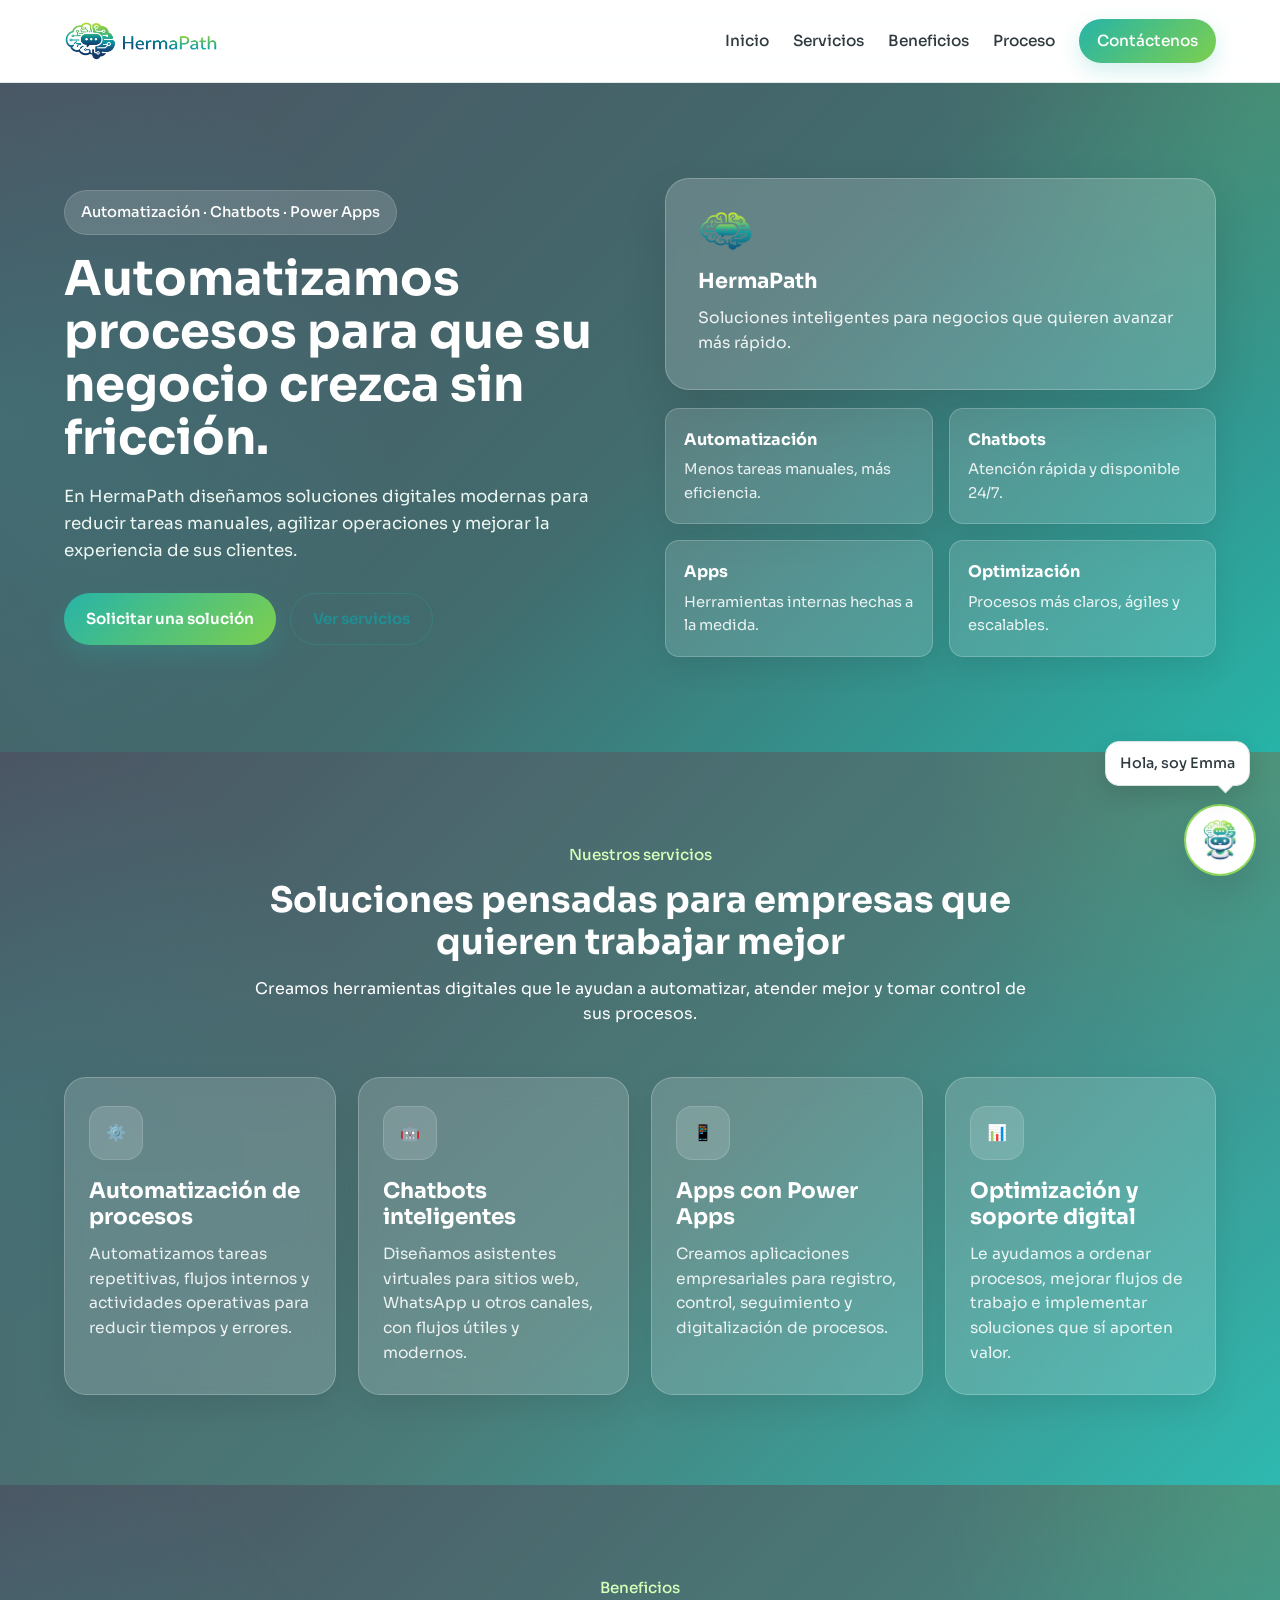
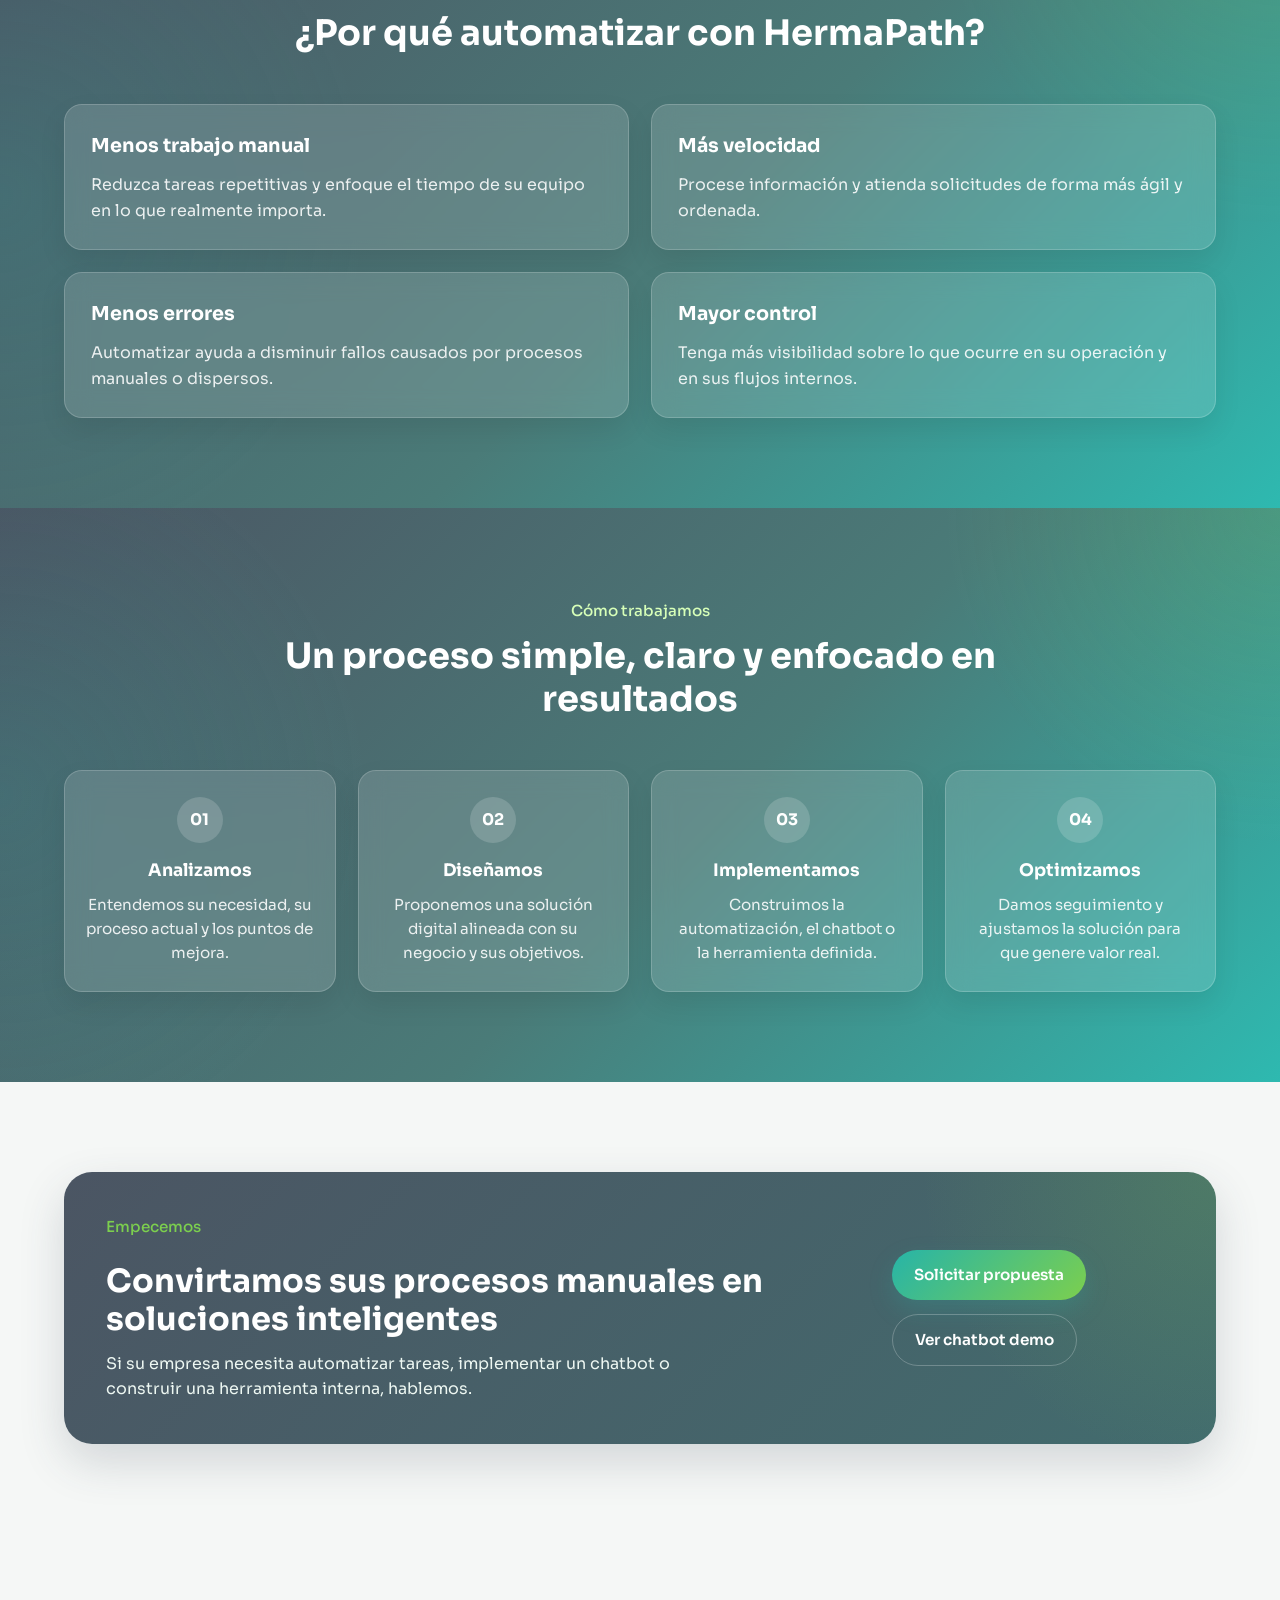
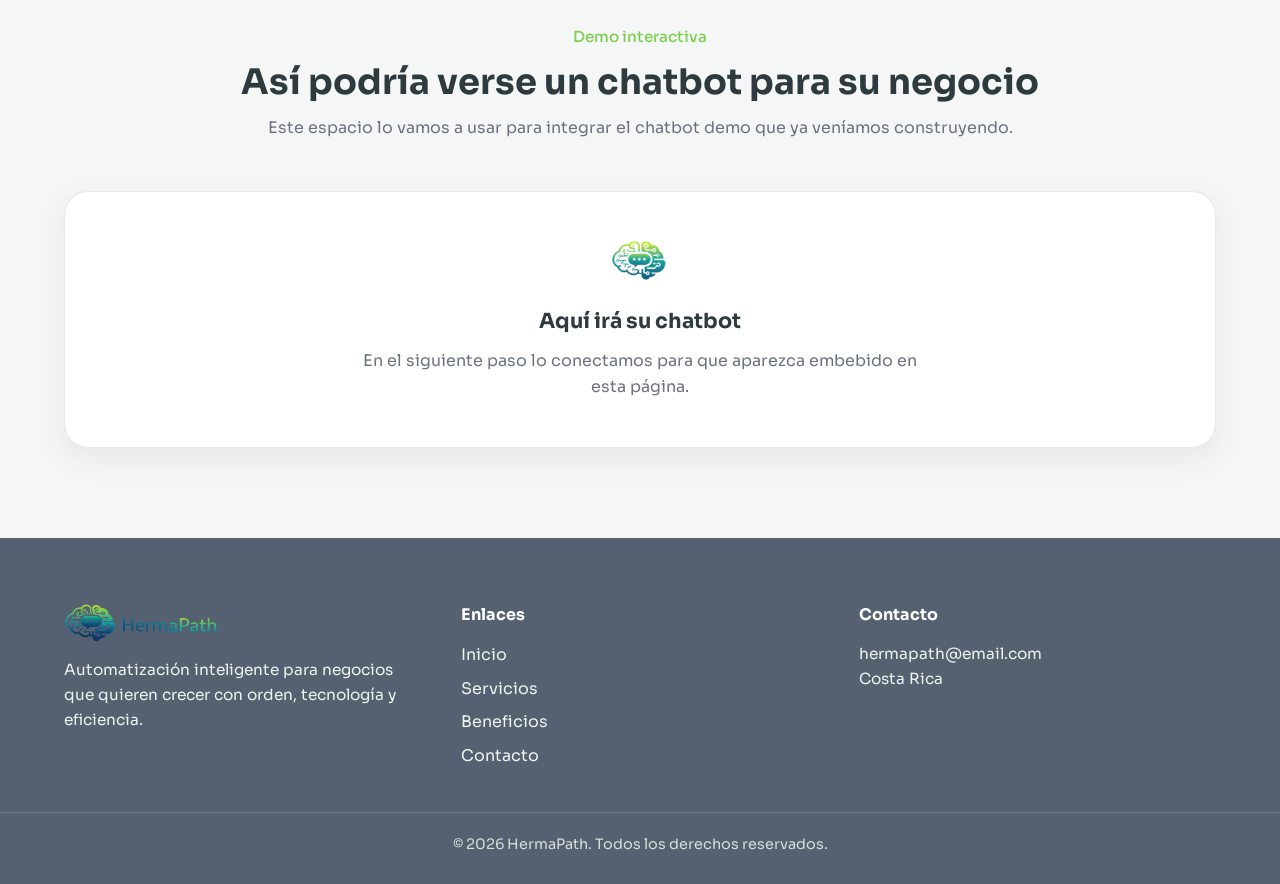
==== index.html @ 7dcf9634 "Primera versión HermaPath" ====
<!DOCTYPE html>
<html lang="es">
<head>
  <meta charset="UTF-8" />
  <meta name="viewport" content="width=device-width, initial-scale=1.0" />
  <title>HermaPath | Automatización inteligente</title>
  <link rel="icon" href="assets/img/logo/hermapath-icon.png" type="image/png">
  <link rel="shortcut icon" href="assets/img/logo/hermapath-icon.png" type="image/png">
  <meta
    name="description"
    content="HermaPath ayuda a empresas a automatizar procesos, implementar chatbots y desarrollar soluciones digitales modernas."
  />

  <link rel="preconnect" href="https://fonts.googleapis.com" />
  <link rel="preconnect" href="https://fonts.gstatic.com" crossorigin />
  <link
    href="https://fonts.googleapis.com/css2?family=Sora:wght@300;400;500;600;700&display=swap"
    rel="stylesheet"
  />

  <link rel="stylesheet" href="css/style.css" />
  <link rel="stylesheet" href="css/responsive.css" />
  <link rel="stylesheet" href="css/chatbot.css" />
</head>
<body>
  <!-- NAVBAR -->
  <header class="header">
    <div class="container navbar">
      <a href="index.html" class="logo">
        <img src="assets/img/logo/hermapath-logo.png" alt="Logo HermaPath" />
      </a>

      <nav class="nav">
        <a href="#inicio">Inicio</a>
        <a href="servicios.html">Servicios</a>
        <a href="#beneficios">Beneficios</a>
        <a href="#proceso">Proceso</a>
        <a href="contacto.html" class="btn-nav">Contáctenos</a>
      </nav>
    </div>
  </header>

  <main>
    <!-- HERO -->
    <section class="hero" id="inicio">
      <div class="container hero-content">
        <div class="hero-text">
          <span class="tag">Automatización · Chatbots · Power Apps</span>
          <h1>Automatizamos procesos para que su negocio crezca sin fricción.</h1>
          <p>
            En HermaPath diseñamos soluciones digitales modernas para reducir
            tareas manuales, agilizar operaciones y mejorar la experiencia de sus clientes.
          </p>

          <div class="hero-buttons">
            <a href="contacto.html" class="btn btn-primary">Solicitar una solución</a>
            <a href="#servicios" class="btn btn-secondary">Ver servicios</a>
          </div>
        </div>

        <div class="hero-card">
          <div class="mini-card">
            <img src="assets/img/logo/hermapath-icon.png" alt="Ícono HermaPath" class="hero-icon" />
            <h3>HermaPath</h3>
            <p>Soluciones inteligentes para negocios que quieren avanzar más rápido.</p>
          </div>

          <div class="stats-grid">
            <div class="stat-box">
              <h4>Automatización</h4>
              <p>Menos tareas manuales, más eficiencia.</p>
            </div>
            <div class="stat-box">
              <h4>Chatbots</h4>
              <p>Atención rápida y disponible 24/7.</p>
            </div>
            <div class="stat-box">
              <h4>Apps</h4>
              <p>Herramientas internas hechas a la medida.</p>
            </div>
            <div class="stat-box">
              <h4>Optimización</h4>
              <p>Procesos más claros, ágiles y escalables.</p>
            </div>
          </div>
        </div>
      </div>
    </section>

    <!-- SERVICIOS -->
    <section class="services section" id="servicios">
      <div class="container">
        <div class="section-heading">
          <span class="section-tag">Nuestros servicios</span>
          <h2>Soluciones pensadas para empresas que quieren trabajar mejor</h2>
          <p>
            Creamos herramientas digitales que le ayudan a automatizar,
            atender mejor y tomar control de sus procesos.
          </p>
        </div>

        <div class="services-grid">
          <article class="service-card">
            <div class="service-icon">⚙️</div>
            <h3>Automatización de procesos</h3>
            <p>
              Automatizamos tareas repetitivas, flujos internos y actividades
              operativas para reducir tiempos y errores.
            </p>
          </article>

          <article class="service-card">
            <div class="service-icon">🤖</div>
            <h3>Chatbots inteligentes</h3>
            <p>
              Diseñamos asistentes virtuales para sitios web, WhatsApp u otros
              canales, con flujos útiles y modernos.
            </p>
          </article>

          <article class="service-card">
            <div class="service-icon">📱</div>
            <h3>Apps con Power Apps</h3>
            <p>
              Creamos aplicaciones empresariales para registro, control,
              seguimiento y digitalización de procesos.
            </p>
          </article>

          <article class="service-card">
            <div class="service-icon">📊</div>
            <h3>Optimización y soporte digital</h3>
            <p>
              Le ayudamos a ordenar procesos, mejorar flujos de trabajo e
              implementar soluciones que sí aporten valor.
            </p>
          </article>
        </div>
      </div>
    </section>

    <!-- BENEFICIOS -->
    <section class="benefits section" id="beneficios">
      <div class="container">
        <div class="section-heading">
          <span class="section-tag">Beneficios</span>
          <h2>¿Por qué automatizar con HermaPath?</h2>
        </div>

        <div class="benefits-grid">
          <div class="benefit-item">
            <h3>Menos trabajo manual</h3>
            <p>Reduzca tareas repetitivas y enfoque el tiempo de su equipo en lo que realmente importa.</p>
          </div>

          <div class="benefit-item">
            <h3>Más velocidad</h3>
            <p>Procese información y atienda solicitudes de forma más ágil y ordenada.</p>
          </div>

          <div class="benefit-item">
            <h3>Menos errores</h3>
            <p>Automatizar ayuda a disminuir fallos causados por procesos manuales o dispersos.</p>
          </div>

          <div class="benefit-item">
            <h3>Mayor control</h3>
            <p>Tenga más visibilidad sobre lo que ocurre en su operación y en sus flujos internos.</p>
          </div>
        </div>
      </div>
    </section>

    <!-- PROCESO -->
    <section class="process section" id="proceso">
      <div class="container">
        <div class="section-heading">
          <span class="section-tag">Cómo trabajamos</span>
          <h2>Un proceso simple, claro y enfocado en resultados</h2>
        </div>

        <div class="process-grid">
          <div class="process-step">
            <span>01</span>
            <h3>Analizamos</h3>
            <p>Entendemos su necesidad, su proceso actual y los puntos de mejora.</p>
          </div>

          <div class="process-step">
            <span>02</span>
            <h3>Diseñamos</h3>
            <p>Proponemos una solución digital alineada con su negocio y sus objetivos.</p>
          </div>

          <div class="process-step">
            <span>03</span>
            <h3>Implementamos</h3>
            <p>Construimos la automatización, el chatbot o la herramienta definida.</p>
          </div>

          <div class="process-step">
            <span>04</span>
            <h3>Optimizamos</h3>
            <p>Damos seguimiento y ajustamos la solución para que genere valor real.</p>
          </div>
        </div>
      </div>
    </section>

    <!-- CTA -->
    <section class="cta section">
      <div class="container cta-box">
        <div>
          <span class="section-tag">Empecemos</span>
          <h2>Convirtamos sus procesos manuales en soluciones inteligentes</h2>
          <p>
            Si su empresa necesita automatizar tareas, implementar un chatbot o
            construir una herramienta interna, hablemos.
          </p>
        </div>

        <div class="cta-buttons">
          <a href="contacto.html" class="btn btn-primary">Solicitar propuesta</a>
          <a href="#chatbot-demo" class="btn btn-secondary">Ver chatbot demo</a>
        </div>
      </div>
    </section>

    <!-- CHATBOT DEMO -->
    <section class="chatbot-preview section" id="chatbot-demo">
      <div class="container">
        <div class="section-heading">
          <span class="section-tag">Demo interactiva</span>
          <h2>Así podría verse un chatbot para su negocio</h2>
          <p>
            Este espacio lo vamos a usar para integrar el chatbot demo que ya
            veníamos construyendo.
          </p>
        </div>

        <div class="chatbot-placeholder">
          <img src="assets/img/logo/hermapath-icon.png" alt="HermaPath Icon" />
          <h3>Aquí irá su chatbot</h3>
          <p>
            En el siguiente paso lo conectamos para que aparezca embebido en esta página.
          </p>
        </div>
      </div>
    </section>
  </main>

  <!-- FOOTER -->
  <footer class="footer">
    <div class="container footer-content">
      <div class="footer-brand">
        <img src="assets/img/logo/hermapath-logo.png" alt="Logo HermaPath" />
        <p>Automatización inteligente para negocios que quieren crecer con orden, tecnología y eficiencia.</p>
      </div>

      <div class="footer-links">
        <h4>Enlaces</h4>
        <a href="#inicio">Inicio</a>
        <a href="servicios.html">Servicios</a>
        <a href="#beneficios">Beneficios</a>
        <a href="contacto.html">Contacto</a>
      </div>

      <div class="footer-contact">
        <h4>Contacto</h4>
        <p>hermapath@email.com</p>
        <p>Costa Rica</p>
      </div>
    </div>

    <div class="footer-bottom">
      <p>© 2026 HermaPath. Todos los derechos reservados.</p>
    </div>
  </footer>

<!-- CHATBOT FLOATING BUTTON -->
<div class="chatbot-floating">
  <button class="chatbot-toggle" id="chatbot-toggle">
    <img src="assets/img/icons/chatbot-icon.png" alt="Chatbot HermaPath" />
  </button>

  <div class="emma-tooltip" id="emma-tooltip">
    Hola, soy Emma 
  </div>

  <div class="chatbot-window" id="chatbot-window">
    <div class="chatbot-header">
      <div class="chatbot-header-info">
        <img src="assets/img/icons/chatbot-icon.png" alt="Chatbot HermaPath" />
        <div>
          <h3>Emma</h3>
          <p>Asistente virtual</p>
        </div>
      </div>
      <button class="chatbot-close" id="chatbot-close">×</button>
    </div>

    <div class="chatbot-body">
      <div class="chat-box" id="chat-box">
        <div class="message bot">
          Hola, bienvenida/o. Soy Emma, la asistente virtual de HermaPath. ¿En qué le puedo ayudar hoy?
        </div>

        <div class="options" id="main-options">
          <button onclick="handleOption('automatizar')">Quiero automatizar un proceso</button>
          <button onclick="handleOption('chatbot')">Quiero un chatbot</button>
          <button onclick="handleOption('powerapps')">Quiero una app en Power Apps</button>
          <button onclick="handleOption('cotizar')">Quiero cotizar</button>
        </div>
      </div>

      <div class="chat-input-area">
        <input
          type="text"
          id="user-input"
          placeholder="Escriba su respuesta aquí"
          disabled
        />
        <button onclick="sendMessage()">Enviar</button>
      </div>
    </div>
  </div>
</div>

<script src="js/chatbot.js"></script>
<script src="js/main.js"></script>

</body>
</html>
---- css/style.css ----
/* =========================
   RESET
========================= */
* {
  margin: 0;
  padding: 0;
  box-sizing: border-box;
}

html {
  scroll-behavior: smooth;
}

body {
  font-family: 'Sora', sans-serif;
  background: #f5f7f6;
  color: #2f3a3f;
  line-height: 1.6;
}

/* =========================
   VARIABLES
========================= */
:root {
  --primary-dark: #4b5563;
  --primary-green: #7ccf4e;
  --primary-green-soft: #9adf61;
  --primary-teal: #27b4a8;
  --primary-teal-dark: #1f8f94;
  --accent-soft: #dff4df;

  --text-main: #2f3a3f;
  --text-secondary: #6b7280;
  --text-light: #f9fafb;

  --white: #ffffff;
  --bg-light: #f5f7f6;
  --bg-soft: #eef3f0;
  --border-soft: #dbe5df;

  --shadow-soft: 0 10px 30px rgba(55, 65, 81, 0.08);
  --shadow-card: 0 8px 24px rgba(55, 65, 81, 0.07);

  --radius-lg: 20px;
  --radius-md: 14px;
  --radius-sm: 10px;
}

/* =========================
   GENERALES
========================= */
.container {
  width: 90%;
  max-width: 1200px;
  margin: 0 auto;
}

.section {
  padding: 90px 0;
}

.section-heading {
  text-align: center;
  max-width: 800px;
  margin: 0 auto 50px;
}

.section-heading h2 {
  font-size: 2.2rem;
  line-height: 1.2;
  margin-bottom: 12px;
  color: var(--text-main);
}

.section-heading p {
  font-size: 1rem;
  color: var(--text-secondary);
}

.section-tag {
  display: inline-block;
  margin-bottom: 12px;
  font-size: 0.95rem;
  font-weight: 500;
  color: var(--primary-green);
}

/* =========================
   NAVBAR
========================= */
.header {
  background: rgba(255, 255, 255, 0.9);
  backdrop-filter: blur(14px);
  border-bottom: 1px solid rgba(219, 229, 223, 0.8);
  position: sticky;
  top: 0;
  z-index: 1000;
}

.navbar {
  min-height: 82px;
  display: flex;
  justify-content: space-between;
  align-items: center;
  gap: 24px;
}

.logo {
  display: flex;
  align-items: center;
}

.logo img {
  height: 42px;
  width: auto;
  object-fit: contain;
  display: block;
}

.nav {
  display: flex;
  align-items: center;
  gap: 24px;
}

.nav a {
  text-decoration: none;
  color: var(--text-main);
  font-weight: 500;
  font-size: 0.96rem;
  transition: 0.25s ease;
}

.nav a:hover {
  color: var(--primary-teal-dark);
}

.btn-nav {
  background: linear-gradient(135deg, var(--primary-teal), var(--primary-green));
  color: var(--white) !important;
  padding: 10px 18px;
  border-radius: 999px;
  box-shadow: 0 8px 20px rgba(39, 180, 168, 0.2);
}

.btn-nav:hover {
  background: linear-gradient(135deg, var(--primary-teal-dark), var(--primary-green));
  color: var(--white) !important;
}

/* =========================
   TAGS / PILLS
========================= */
.tag {
  display: inline-flex;
  align-items: center;
  gap: 8px;
  background: rgba(255, 255, 255, 0.16);
  color: var(--white);
  padding: 10px 16px;
  border-radius: 999px;
  font-size: 0.92rem;
  font-weight: 500;
  backdrop-filter: blur(12px);
  border: 1px solid rgba(255, 255, 255, 0.14);
}

/* =========================
   BOTONES
========================= */
.btn {
  display: inline-flex;
  align-items: center;
  justify-content: center;
  text-decoration: none;
  padding: 13px 22px;
  border-radius: 999px;
  font-weight: 600;
  font-size: 0.95rem;
  transition: all 0.25s ease;
  border: none;
  cursor: pointer;
}

.btn-primary {
  background: linear-gradient(135deg, var(--primary-teal), var(--primary-green));
  color: var(--white);
  box-shadow: 0 10px 24px rgba(39, 180, 168, 0.22);
}

.btn-primary:hover {
  transform: translateY(-2px);
  background: linear-gradient(135deg, var(--primary-teal-dark), var(--primary-green));
}

.btn-secondary {
  background: transparent;
  color: var(--primary-teal-dark);
  border: 1.5px solid rgba(39, 180, 168, 0.25);
}

.btn-secondary:hover {
  background: rgba(39, 180, 168, 0.08);
  transform: translateY(-2px);
}

/* =========================
   HERO INDEX
========================= */
.hero {
  padding: 95px 0;
  background:
    radial-gradient(circle at top right, rgba(124, 207, 78, 0.18), transparent 24%),
    radial-gradient(circle at left center, rgba(39, 180, 168, 0.18), transparent 30%),
    linear-gradient(135deg, #4b5563 0%, #426c6e 52%, #27b4a8 100%);
  color: var(--white);
  overflow: hidden;
  position: relative;
}

.hero-content {
  display: flex;
  align-items: center;
  gap: 50px;
}

.hero-text,
.hero-card {
  flex: 1;
}

.hero-text h1 {
  font-size: 3rem;
  line-height: 1.1;
  font-weight: 700;
  margin: 18px 0 20px;
  max-width: 620px;
}

.hero-text p {
  font-size: 1.05rem;
  color: #edf7f2;
  max-width: 620px;
  margin-bottom: 28px;
}

.hero-buttons {
  display: flex;
  flex-wrap: wrap;
  gap: 14px;
}

/* ===== Card principal del hero ===== */
.mini-card {
  background: rgba(255, 255, 255, 0.18);
  backdrop-filter: blur(14px);
  -webkit-backdrop-filter: blur(14px);
  border: 1px solid rgba(255, 255, 255, 0.22);
  box-shadow: 0 20px 45px rgba(0, 0, 0, 0.12);
  padding: 32px;
  border-radius: 24px;
  margin-bottom: 18px;
}

.hero-icon {
  width: 58px;
  height: auto;
  margin-bottom: 14px;
  display: block;
}

.mini-card h3 {
  font-size: 1.3rem;
  margin-bottom: 8px;
  color: var(--white);
}

.mini-card p {
  color: rgba(255, 255, 255, 0.9);
  font-size: 0.98rem;
}

/* ===== Cuadros pequeños del hero ===== */
.stats-grid {
  display: grid;
  grid-template-columns: repeat(2, 1fr);
  gap: 16px;
}

.stat-box {
  background: rgba(255, 255, 255, 0.14);
  color: var(--white);
  padding: 18px;
  border-radius: var(--radius-md);
  border: 1px solid rgba(255, 255, 255, 0.2);
  backdrop-filter: blur(10px);
  -webkit-backdrop-filter: blur(10px);
  box-shadow: 0 12px 28px rgba(0, 0, 0, 0.08);
}

.stat-box h4 {
  font-size: 1rem;
  margin-bottom: 6px;
}

.stat-box p {
  font-size: 0.92rem;
  color: rgba(255, 255, 255, 0.88);
}

/* =========================
   PAGE HERO
========================= */
.page-hero {
  padding: 110px 0 85px;
  background:
    radial-gradient(circle at top right, rgba(124, 207, 78, 0.16), transparent 24%),
    radial-gradient(circle at left center, rgba(39, 180, 168, 0.16), transparent 28%),
    linear-gradient(135deg, #4b5563 0%, #426c6e 55%, #27b4a8 100%);
  color: var(--white);
  text-align: center;
  position: relative;
  overflow: hidden;
}

.page-hero::after {
  content: "";
  position: absolute;
  width: 380px;
  height: 380px;
  background: rgba(124, 207, 78, 0.18);
  filter: blur(120px);
  top: -120px;
  right: -80px;
  pointer-events: none;
}

.page-hero h1 {
  font-size: 3rem;
  line-height: 1.15;
  max-width: 920px;
  margin: 18px auto;
  font-weight: 700;
}

.page-hero p {
  max-width: 780px;
  margin: 0 auto;
  font-size: 1.05rem;
  color: #edf7f2;
}

/* =========================
   SECCIONES OSCURAS CON CARDS
========================= */
.services,
.benefits,
.process {
  background:
    radial-gradient(circle at top right, rgba(124, 207, 78, 0.16), transparent 24%),
    radial-gradient(circle at left center, rgba(39, 180, 168, 0.16), transparent 28%),
    linear-gradient(135deg, #4b5563 0%, #4a7b78 55%, #2eb9b0 100%);
}

.services .section-heading h2,
.services .section-heading p,
.benefits .section-heading h2,
.benefits .section-heading p,
.process .section-heading h2,
.process .section-heading p {
  color: var(--white);
}

.services .section-tag,
.benefits .section-tag,
.process .section-tag {
  color: #d7ffb8;
}

/* =========================
   GRIDS / CARDS
========================= */
.services-grid {
  display: grid;
  grid-template-columns: repeat(4, 1fr);
  gap: 22px;
}

.service-card {
  background: rgba(255, 255, 255, 0.16);
  backdrop-filter: blur(12px);
  -webkit-backdrop-filter: blur(12px);
  border: 1px solid rgba(255, 255, 255, 0.22);
  box-shadow: 0 12px 30px rgba(0, 0, 0, 0.08);
  padding: 28px 24px;
  border-radius: 22px;
  transition: all 0.25s ease;
}

.service-card:hover {
  transform: translateY(-6px);
  background: rgba(255, 255, 255, 0.22);
  box-shadow: 0 18px 40px rgba(0, 0, 0, 0.12);
}

.service-icon {
  width: 54px;
  height: 54px;
  border-radius: 16px;
  display: flex;
  align-items: center;
  justify-content: center;
  margin-bottom: 18px;
  background: rgba(255, 255, 255, 0.14);
  border: 1px solid rgba(255, 255, 255, 0.14);
}

.service-icon img {
  width: 42px;
  height: auto;
  display: block;
}

.service-card h3 {
  font-size: 1.35rem;
  line-height: 1.2;
  margin-bottom: 12px;
  color: var(--white);
}

.service-card p {
  color: rgba(255, 255, 255, 0.88);
  font-size: 0.97rem;
}

.benefits-grid {
  display: grid;
  grid-template-columns: repeat(2, 1fr);
  gap: 22px;
}

.benefit-item {
  background: rgba(255, 255, 255, 0.14);
  backdrop-filter: blur(12px);
  -webkit-backdrop-filter: blur(12px);
  padding: 26px;
  border-radius: 18px;
  border: 1px solid rgba(255, 255, 255, 0.18);
  box-shadow: 0 12px 28px rgba(0, 0, 0, 0.08);
}

.benefit-item h3 {
  margin-bottom: 10px;
  font-size: 1.2rem;
  color: var(--white);
}

.benefit-item p {
  color: rgba(255, 255, 255, 0.88);
}

.process-grid {
  display: grid;
  grid-template-columns: repeat(4, 1fr);
  gap: 22px;
}

.process-step {
  background: rgba(255, 255, 255, 0.14);
  backdrop-filter: blur(12px);
  -webkit-backdrop-filter: blur(12px);
  padding: 26px 20px;
  border-radius: 18px;
  text-align: center;
  border: 1px solid rgba(255, 255, 255, 0.18);
  box-shadow: 0 12px 28px rgba(0, 0, 0, 0.08);
}

.process-step span {
  display: inline-flex;
  width: 46px;
  height: 46px;
  align-items: center;
  justify-content: center;
  border-radius: 999px;
  background: rgba(255, 255, 255, 0.16);
  color: var(--white);
  font-weight: 700;
  margin-bottom: 14px;
}

.process-step h3 {
  font-size: 1.08rem;
  margin-bottom: 8px;
  color: var(--white);
}

.process-step p {
  color: rgba(255, 255, 255, 0.88);
  font-size: 0.95rem;
}

.alt-section {
  background: var(--bg-soft);
}

/* =========================
   CTA
========================= */
.cta-box {
  background:
    radial-gradient(circle at top right, rgba(124, 207, 78, 0.18), transparent 25%),
    linear-gradient(135deg, #4b5563 0%, #426c6e 100%);
  color: var(--white);
  padding: 42px;
  border-radius: 28px;
  display: flex;
  justify-content: space-between;
  align-items: center;
  gap: 28px;
  box-shadow: 0 18px 45px rgba(55, 65, 81, 0.18);
}

.cta-box h2 {
  font-size: 2rem;
  line-height: 1.2;
  margin: 10px 0 12px;
}

.cta-box p {
  color: #edf7f2;
  max-width: 620px;
}

.cta-buttons {
  display: flex;
  flex-wrap: wrap;
  gap: 14px;
}

.cta-box .btn-secondary {
  color: var(--white);
  border-color: rgba(255, 255, 255, 0.24);
}

.cta-box .btn-secondary:hover {
  background: rgba(255, 255, 255, 0.08);
}

/* =========================
   CHATBOT PREVIEW
========================= */
.chatbot-placeholder {
  text-align: center;
  background: var(--white);
  padding: 48px 28px;
  border-radius: 24px;
  box-shadow: var(--shadow-soft);
  border: 1px solid rgba(219, 229, 223, 0.8);
}

.chatbot-placeholder img {
  width: 60px;
  margin-bottom: 16px;
}

.chatbot-placeholder h3 {
  margin-bottom: 10px;
  font-size: 1.3rem;
}

.chatbot-placeholder p {
  color: var(--text-secondary);
  max-width: 580px;
  margin: 0 auto;
}

/* =========================
   FOOTER
========================= */
.footer {
  background: #556170;
  color: var(--white);
  padding: 64px 0 28px;
}

.footer-content {
  display: flex;
  justify-content: space-between;
  gap: 40px;
  align-items: flex-start;
}

.footer-brand,
.footer-links,
.footer-contact {
  flex: 1;
}

.footer-brand img {
  height: 42px;
  width: auto;
  margin-bottom: 14px;
  display: block;
}

.footer-brand p,
.footer-contact p {
  color: #eef3f0;
  font-size: 0.96rem;
}

.footer-links h4,
.footer-contact h4 {
  margin-bottom: 14px;
  font-size: 1rem;
  color: var(--white);
}

.footer a {
  display: block;
  color: #eef3f0;
  text-decoration: none;
  margin-bottom: 8px;
  transition: 0.25s ease;
}

.footer a:hover {
  color: var(--primary-green-soft);
}

.footer-bottom {
  text-align: center;
  margin-top: 36px;
  padding-top: 20px;
  border-top: 1px solid rgba(255, 255, 255, 0.14);
}

.footer-bottom p {
  color: #d7dfdb;
  font-size: 0.9rem;
}
---- css/responsive.css ----
@media (max-width: 1024px) {
  .hero-content {
    flex-direction: column;
    text-align: center;
  }

  .hero-text h1,
  .hero-text p {
    max-width: 100%;
  }

  .hero-buttons {
    justify-content: center;
  }

  .services-grid {
    grid-template-columns: repeat(2, 1fr);
  }

  .process-grid {
    grid-template-columns: repeat(2, 1fr);
  }

  .benefits-grid {
    grid-template-columns: 1fr;
  }

  .footer-content {
    flex-direction: column;
  }

  .cta-box {
    flex-direction: column;
    text-align: center;
  }

  .cta-buttons {
    justify-content: center;
  }
}

@media (max-width: 768px) {
  .navbar {
    flex-direction: column;
    justify-content: center;
    padding: 16px 0;
  }

  .nav {
    flex-wrap: wrap;
    justify-content: center;
    gap: 14px;
  }

  .hero,
  .page-hero,
  .section {
    padding-top: 70px;
    padding-bottom: 70px;
  }

  .hero-text h1,
  .page-hero h1 {
    font-size: 2.2rem;
  }

  .section-heading h2,
  .cta-box h2 {
    font-size: 1.8rem;
  }

  .stats-grid,
  .services-grid,
  .process-grid {
    grid-template-columns: 1fr;
  }

  .cta-box {
    padding: 30px 24px;
  }
}

@media (max-width: 480px) {
  .container {
    width: 92%;
  }

  .logo img {
    height: 36px;
  }

  .hero-text h1,
  .page-hero h1 {
    font-size: 1.9rem;
  }

  .section-heading h2,
  .cta-box h2 {
    font-size: 1.6rem;
  }

  .btn,
  .btn-nav {
    width: 100%;
  }

  .hero-buttons,
  .cta-buttons {
    flex-direction: column;
  }

  .tag {
    font-size: 0.84rem;
    padding: 8px 14px;
  }

  .service-card,
  .benefit-item,
  .process-step,
  .mini-card,
  .chatbot-placeholder {
    padding: 22px 18px;
  }
}


@media (max-width: 480px) {
  .chatbot-floating {
    right: 16px;
    bottom: 16px;
  }

  .chatbot-window {
    width: calc(100vw - 24px);
    height: 72vh;
    right: 0;
    bottom: 84px;
  }

  .chatbot-toggle {
    width: 64px;
    height: 64px;
  }

  .chatbot-toggle img {
    width: 38px;
    height: 38px;
  }

  .chatbot-header-info img {
    width: 38px;
    height: 38px;
  }
}
---- css/chatbot.css ----
.chatbot-floating {
  position: fixed;
  bottom: 24px;
  right: 24px;
  z-index: 2000;
}

/* BOTÓN FLOTANTE */
.chatbot-toggle {
  width: 72px;
  height: 72px;
  border: 2px solid #8fd85e;
  border-radius: 50%;
  background: #ffffff;
  box-shadow: 0 16px 35px rgba(55, 65, 81, 0.18);
  display: flex;
  align-items: center;
  justify-content: center;
  cursor: pointer;
  transition: transform 0.25s ease, box-shadow 0.25s ease;
}

.chatbot-toggle:hover {
  transform: scale(1.06);
  box-shadow: 0 18px 38px rgba(55, 65, 81, 0.22);
}

.chatbot-toggle img {
  width: 42px;
  height: 42px;
  object-fit: contain;
  display: block;
}

/* VENTANA DEL CHAT */
.chatbot-window {
  width: 380px;
  height: 580px;
  background: #f6f8f7;
  border-radius: 24px;
  box-shadow: 0 22px 55px rgba(55, 65, 81, 0.22);
  overflow: hidden;
  position: absolute;
  bottom: 90px;
  right: 0;
  display: none;
  flex-direction: column;
  border: 1px solid rgba(143, 216, 94, 0.28);
}

.chatbot-window.active {
  display: flex;
}

/* HEADER */
.chatbot-header {
  background: linear-gradient(135deg, #4b5563, #27b4a8);
  color: white;
  padding: 16px 18px;
  display: flex;
  justify-content: space-between;
  align-items: center;
}

.chatbot-header-info {
  display: flex;
  align-items: center;
  gap: 12px;
}

.chatbot-header-info img {
  width: 42px;
  height: 42px;
  object-fit: contain;
  display: block;
  background: #ffffff;
  border: 2px solid #9adf61;
  border-radius: 12px;
  padding: 5px;
  box-shadow: 0 8px 20px rgba(55, 65, 81, 0.12);
}

.chatbot-header-info h3 {
  font-size: 1.05rem;
  margin: 0;
  font-weight: 700;
}

.chatbot-header-info p {
  font-size: 0.86rem;
  margin: 0;
  color: #edf7f2;
}

.chatbot-close {
  background: transparent;
  color: white;
  border: none;
  font-size: 1.9rem;
  cursor: pointer;
  line-height: 1;
}

/* BODY */
.chatbot-body {
  display: flex;
  flex-direction: column;
  height: 100%;
  background: #f6f8f7;
}

.chat-box {
  flex: 1;
  padding: 18px;
  overflow-y: auto;
}

/* MENSAJES */
.message {
  max-width: 86%;
  margin-bottom: 12px;
  padding: 13px 15px;
  border-radius: 16px;
  line-height: 1.45;
  font-size: 15px;
}

.message.bot {
  background: #e7ece9;
  color: #2f3a3f;
  border: 1px solid #d6dfd9;
}

.message.user {
  background: linear-gradient(135deg, #27b4a8, #7ccf4e);
  color: white;
  margin-left: auto;
  text-align: right;
}

/* OPCIONES */
.options {
  display: flex;
  flex-direction: column;
  gap: 12px;
  margin-top: 10px;
}

.options button {
  background: #ffffff;
  border: 1px solid #d4ddd7;
  padding: 14px 16px;
  border-radius: 16px;
  cursor: pointer;
  transition: 0.22s ease;
  text-align: left;
  font-family: 'Sora', sans-serif;
  color: #2f3a3f;
  font-size: 0.97rem;
}

.options button:hover {
  border-color: #8fd85e;
  background: #f3fbef;
  box-shadow: 0 8px 18px rgba(124, 207, 78, 0.12);
}

/* INPUT */
.chat-input-area {
  display: flex;
  gap: 10px;
  padding: 14px;
  border-top: 1px solid #dbe5df;
  background: #ffffff;
}

.chat-input-area input {
  flex: 1;
  padding: 13px 14px;
  border: 1px solid #cfd8d3;
  border-radius: 14px;
  outline: none;
  font-family: 'Sora', sans-serif;
  font-size: 0.96rem;
  background: #f9fbfa;
  color: #2f3a3f;
}

.chat-input-area input::placeholder {
  color: #8b949e;
}

.chat-input-area button {
  padding: 13px 18px;
  background: linear-gradient(135deg, #27b4a8, #7ccf4e);
  color: white;
  border: none;
  border-radius: 14px;
  cursor: pointer;
  font-family: 'Sora', sans-serif;
  font-weight: 600;
  transition: 0.22s ease;
}

.emma-tooltip {
  position: absolute;
  bottom: 90px;
  right: 0;

  background: white;
  color: #2f3a3f;

  padding: 10px 14px;
  border-radius: 14px;

  font-size: 0.9rem;
  font-weight: 500;

  box-shadow: 0 10px 25px rgba(0,0,0,0.12);
  border: 1px solid #dbe5df;

  opacity: 0;
  transform: translateY(10px);
  pointer-events: none;

  transition: all 0.3s ease;
}

/* flechita */
.emma-tooltip::after {
  content: "";
  position: absolute;
  bottom: -6px;
  right: 18px;
  width: 10px;
  height: 10px;
  background: white;
  transform: rotate(45deg);
  border-right: 1px solid #dbe5df;
  border-bottom: 1px solid #dbe5df;
}

.chat-input-area button:hover {
  transform: translateY(-1px);
  box-shadow: 0 10px 20px rgba(39, 180, 168, 0.18);
}

/* Animación suave tipo "respirar" */
@keyframes emmaPulse {
  0% {
    transform: scale(1);
  }
  50% {
    transform: scale(1.06);
  }
  100% {
    transform: scale(1);
  }
}

/* Aplicamos la animación al botón */
.chatbot-toggle {
  animation: emmaPulse 3s ease-in-out infinite;
}

.chatbot-toggle:hover {
  animation: none;
  transform: scale(1.08);
}

.emma-tooltip {
  position: absolute;
  bottom: 90px;
  right: 6px;
  background: white;
  color: #2f3a3f;
  padding: 10px 14px;
  border-radius: 14px;
  font-size: 0.9rem;
  font-weight: 500;
  box-shadow: 0 10px 25px rgba(0, 0, 0, 0.12);
  border: 1px solid #dbe5df;
  opacity: 0;
  transform: translateY(10px) scale(0.95);
  pointer-events: none;
  transition: all 0.3s ease;
  z-index: 3000;
  white-space: nowrap;
}

.emma-tooltip::after {
  content: "";
  position: absolute;
  bottom: -6px;
  right: 18px;
  width: 10px;
  height: 10px;
  background: white;
  transform: rotate(45deg);
  border-right: 1px solid #dbe5df;
  border-bottom: 1px solid #dbe5df;
}
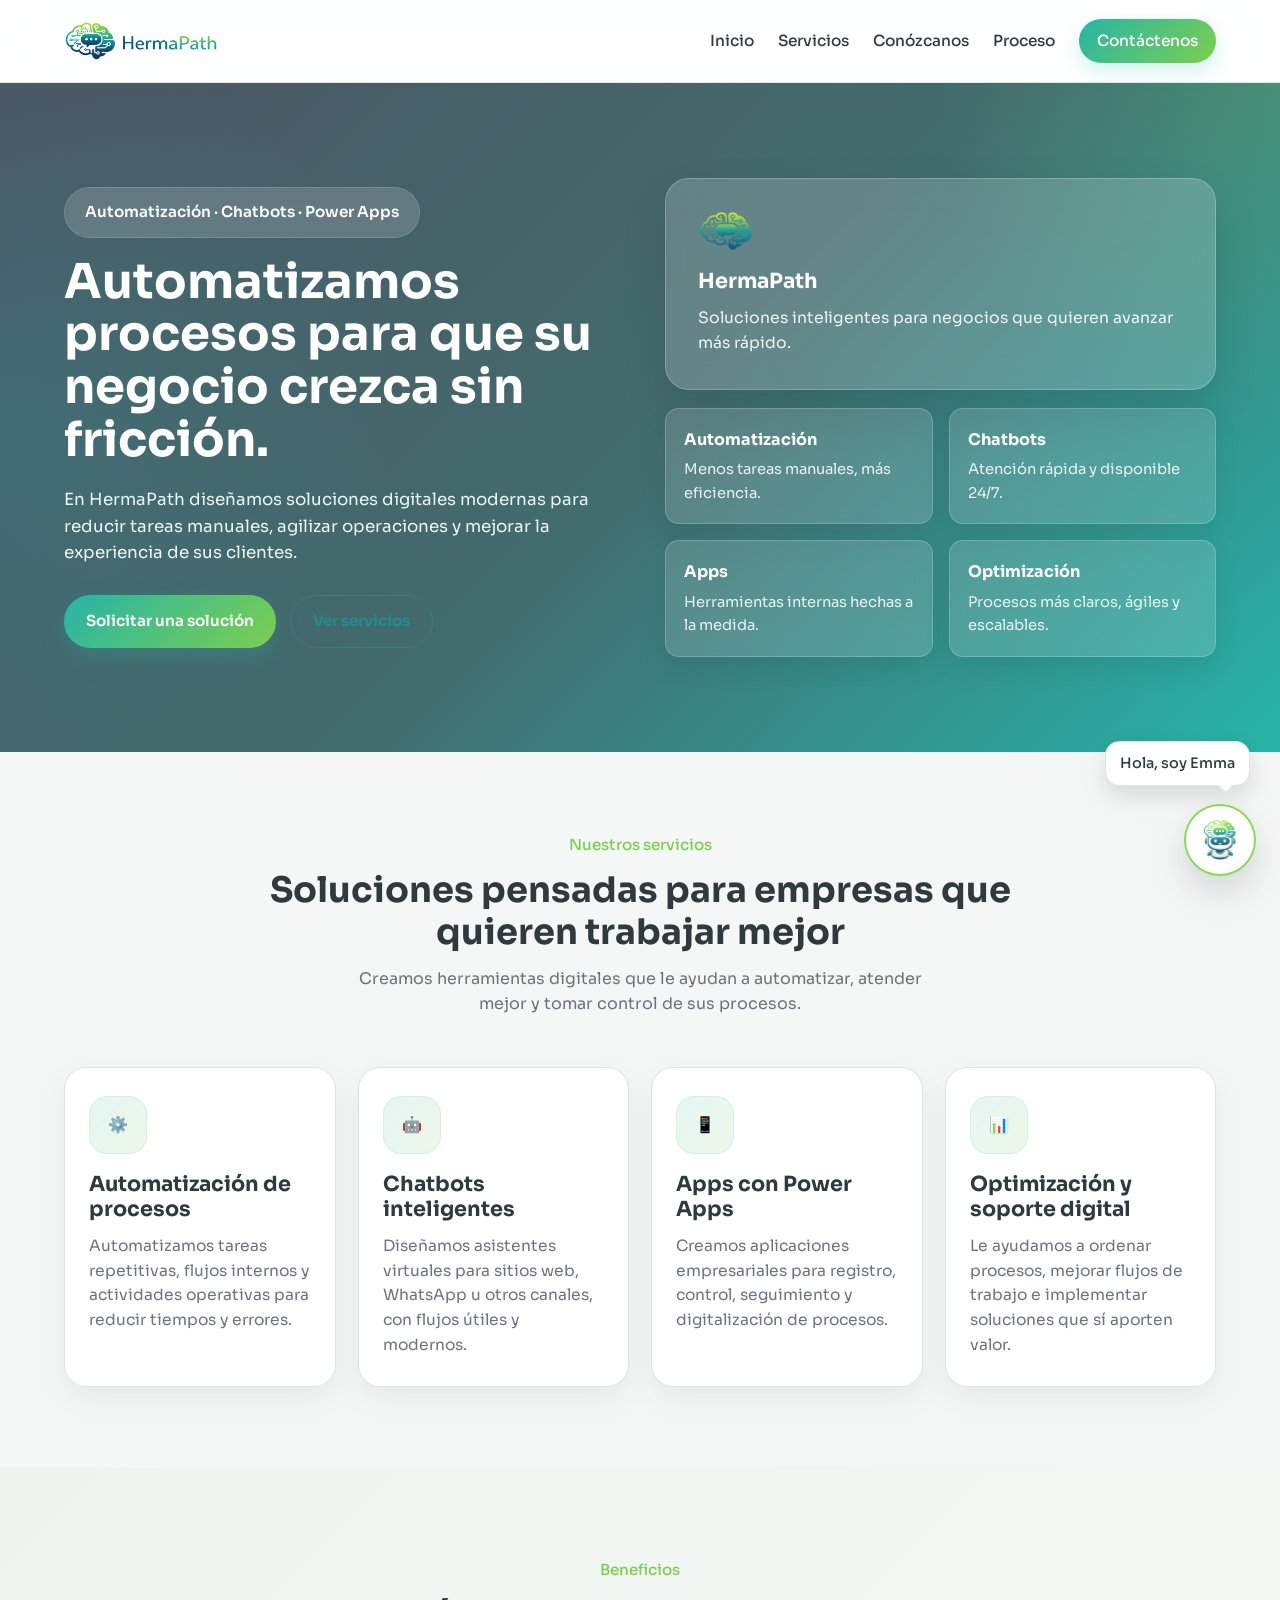
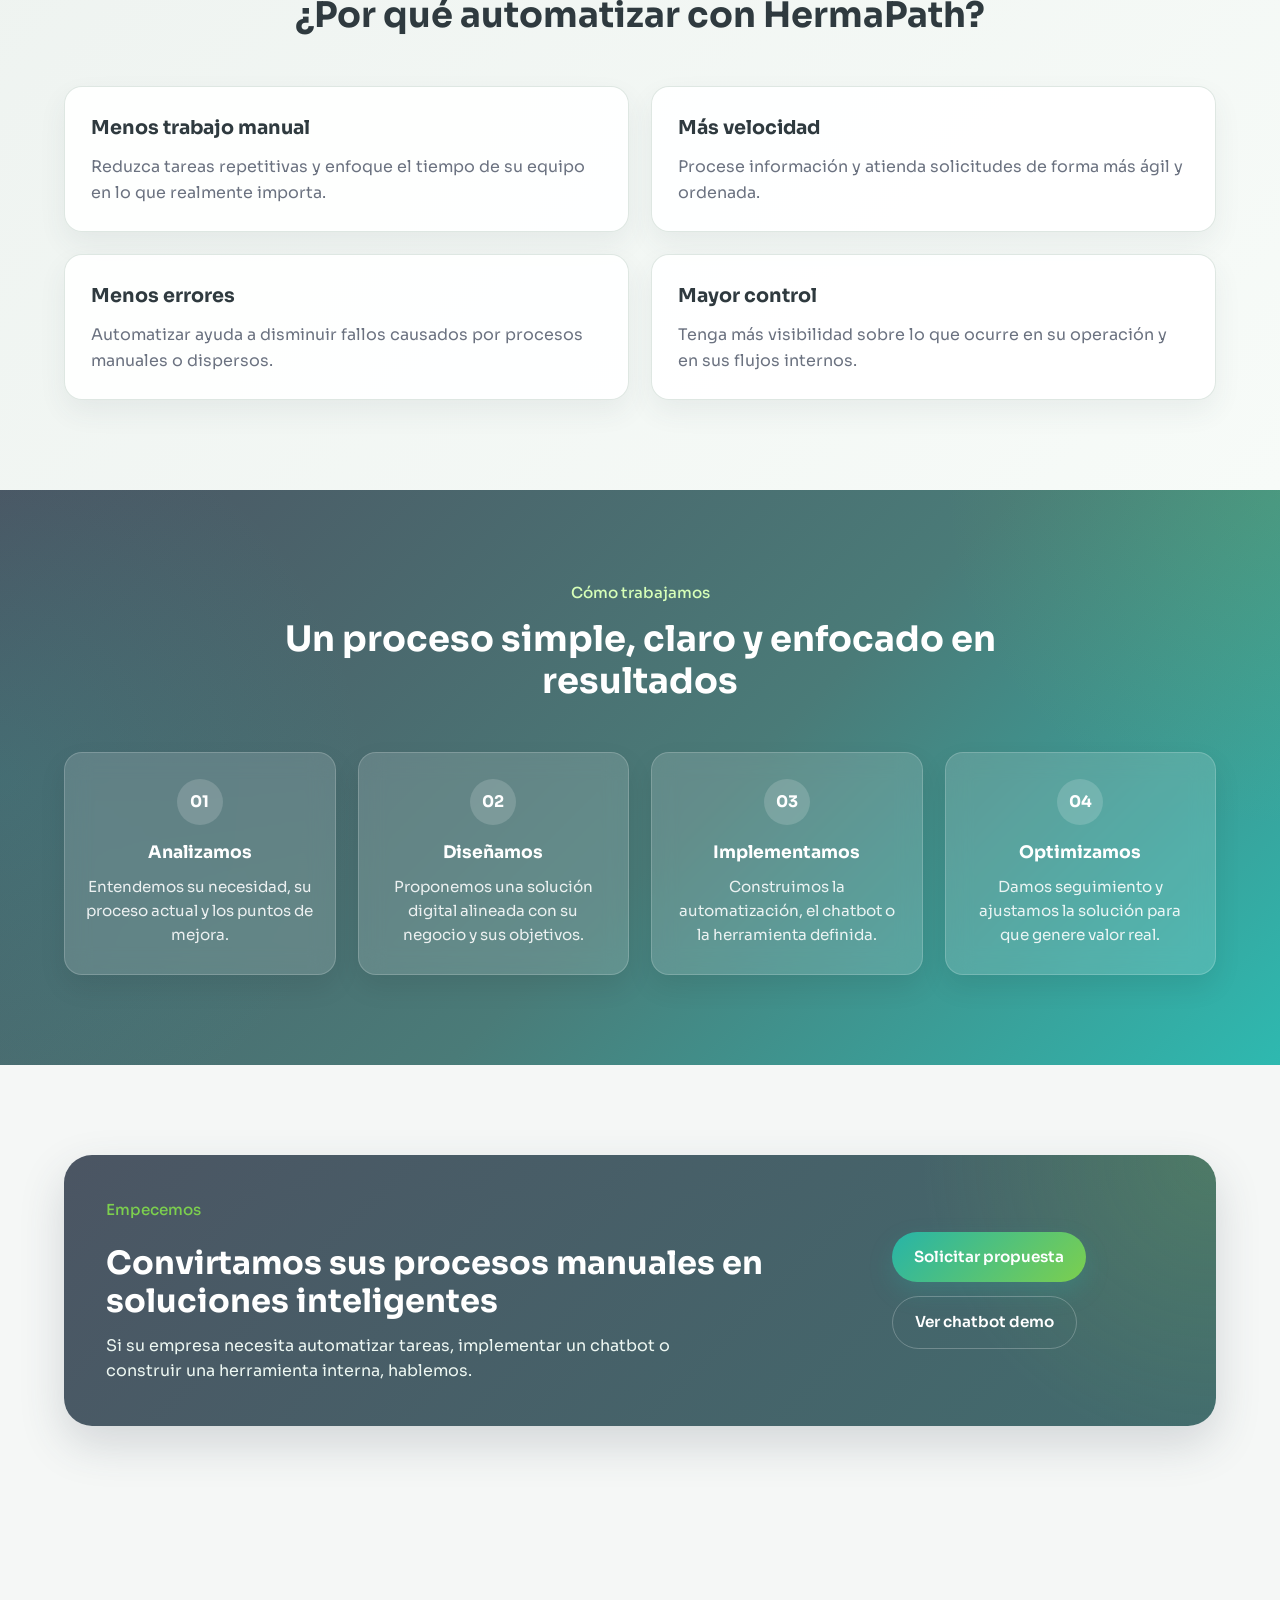
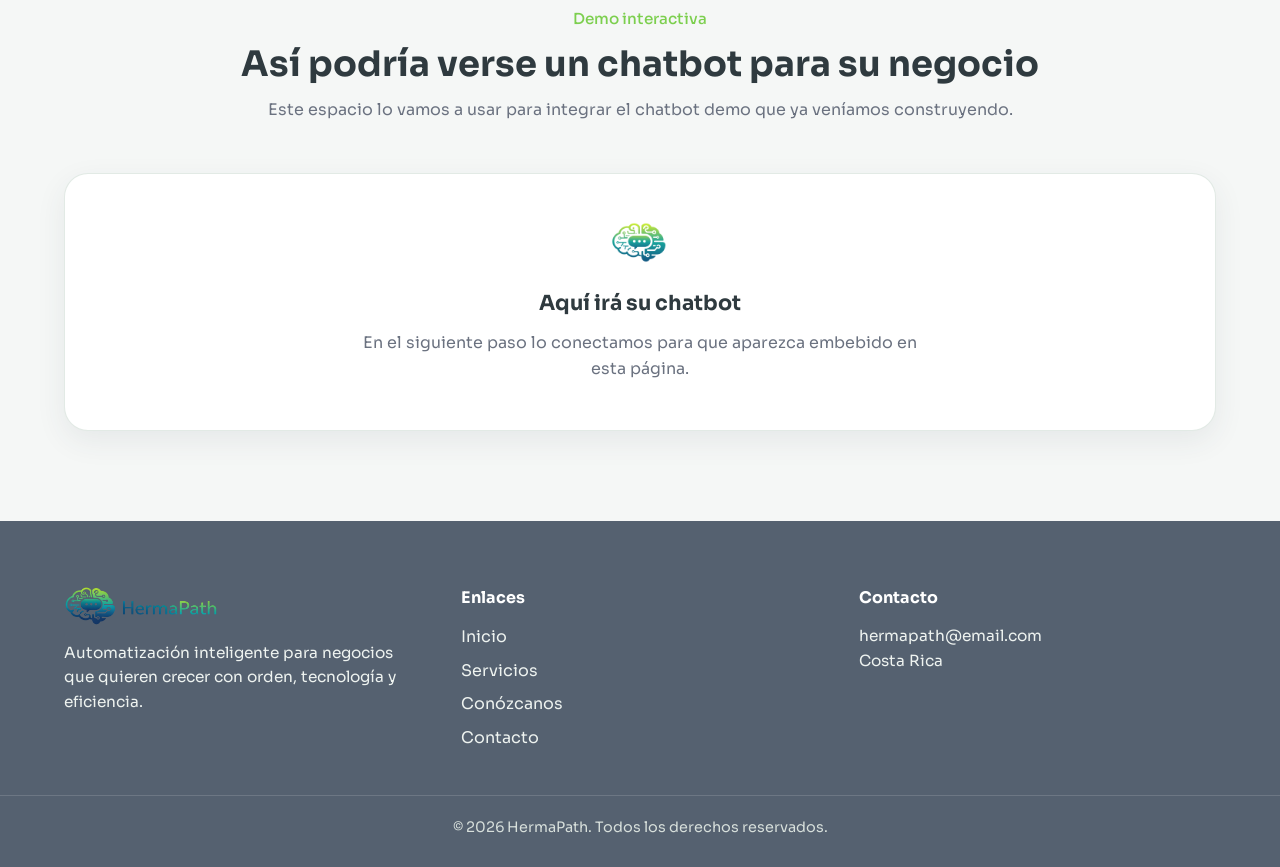
==== commit 292824f5: "Actualiza diseño web, Emma y páginas de HermaPath" ====
--- a/index.html
+++ b/index.html
@@ -31,9 +31,9 @@
       </a>
 
       <nav class="nav">
-        <a href="#inicio">Inicio</a>
+        <a href="index.html">Inicio</a>
         <a href="servicios.html">Servicios</a>
-        <a href="#beneficios">Beneficios</a>
+        <a href="nosotros.html">Conózcanos</a>
         <a href="#proceso">Proceso</a>
         <a href="contacto.html" class="btn-nav">Contáctenos</a>
       </nav>
@@ -54,7 +54,7 @@
 
           <div class="hero-buttons">
             <a href="contacto.html" class="btn btn-primary">Solicitar una solución</a>
-            <a href="#servicios" class="btn btn-secondary">Ver servicios</a>
+            <a href="servicios.html" class="btn btn-secondary">Ver servicios</a>
           </div>
         </div>
 
@@ -259,9 +259,9 @@
 
       <div class="footer-links">
         <h4>Enlaces</h4>
-        <a href="#inicio">Inicio</a>
+        <a href="index.html">Inicio</a>
         <a href="servicios.html">Servicios</a>
-        <a href="#beneficios">Beneficios</a>
+        <a href="nosotros.html">Conózcanos</a>
         <a href="contacto.html">Contacto</a>
       </div>
 
--- a/css/style.css
+++ b/css/style.css
@@ -157,12 +157,12 @@
   gap: 8px;
   background: rgba(255, 255, 255, 0.16);
   color: var(--white);
-  padding: 10px 16px;
+  padding: 12px 20px;
   border-radius: 999px;
-  font-size: 0.92rem;
-  font-weight: 500;
+  font-size: 0.95rem;
+  font-weight: 600;
   backdrop-filter: blur(12px);
-  border: 1px solid rgba(255, 255, 255, 0.14);
+  border: 1px solid rgba(255, 255, 255, 0.12);
 }
 
 /* =========================
@@ -250,7 +250,6 @@
   gap: 14px;
 }
 
-/* ===== Card principal del hero ===== */
 .mini-card {
   background: rgba(255, 255, 255, 0.18);
   backdrop-filter: blur(14px);
@@ -280,7 +279,6 @@
   font-size: 0.98rem;
 }
 
-/* ===== Cuadros pequeños del hero ===== */
 .stats-grid {
   display: grid;
   grid-template-columns: repeat(2, 1fr);
@@ -312,11 +310,11 @@
    PAGE HERO
 ========================= */
 .page-hero {
-  padding: 110px 0 85px;
+  padding: 72px 0 56px;
   background:
-    radial-gradient(circle at top right, rgba(124, 207, 78, 0.16), transparent 24%),
-    radial-gradient(circle at left center, rgba(39, 180, 168, 0.16), transparent 28%),
-    linear-gradient(135deg, #4b5563 0%, #426c6e 55%, #27b4a8 100%);
+    radial-gradient(circle at top right, rgba(124, 207, 78, 0.16), transparent 22%),
+    radial-gradient(circle at left center, rgba(39, 180, 168, 0.14), transparent 26%),
+    linear-gradient(135deg, #4b5563 0%, #46686a 48%, #2faea5 100%);
   color: var(--white);
   text-align: center;
   position: relative;
@@ -326,35 +324,150 @@
 .page-hero::after {
   content: "";
   position: absolute;
-  width: 380px;
-  height: 380px;
-  background: rgba(124, 207, 78, 0.18);
-  filter: blur(120px);
-  top: -120px;
-  right: -80px;
+  width: 320px;
+  height: 320px;
+  background: rgba(124, 207, 78, 0.12);
+  filter: blur(110px);
+  top: -100px;
+  right: -60px;
   pointer-events: none;
 }
 
+.page-hero .container {
+  max-width: 980px;
+}
+
 .page-hero h1 {
-  font-size: 3rem;
-  line-height: 1.15;
-  max-width: 920px;
-  margin: 18px auto;
+  font-size: 3.2rem;
+  line-height: 1.08;
+  max-width: 980px;
+  margin: 18px auto 18px;
   font-weight: 700;
+  letter-spacing: -1px;
 }
 
 .page-hero p {
-  max-width: 780px;
+  max-width: 760px;
   margin: 0 auto;
   font-size: 1.05rem;
+  line-height: 1.65;
   color: #edf7f2;
 }
 
 /* =========================
-   SECCIONES OSCURAS CON CARDS
-========================= */
-.services,
-.benefits,
+   SERVICES
+========================= */
+.services {
+  background: #f4f7f5;
+  padding: 80px 0;
+}
+
+.services .section-heading h2 {
+  color: var(--text-main);
+}
+
+.services .section-heading p {
+  color: var(--text-secondary);
+  max-width: 600px;
+  margin: 10px auto 0;
+}
+
+.services .section-tag {
+  color: var(--primary-green);
+}
+
+.services-grid {
+  display: grid;
+  grid-template-columns: repeat(4, 1fr);
+  gap: 22px;
+}
+
+.service-card {
+  background: rgba(255, 255, 255, 0.92);
+  backdrop-filter: blur(10px);
+  border: 1px solid rgba(219, 229, 223, 0.95);
+  box-shadow: 0 12px 28px rgba(55, 65, 81, 0.07);
+  padding: 28px 24px;
+  border-radius: 22px;
+  transition: all 0.25s ease;
+}
+
+.service-card:hover {
+  transform: translateY(-6px);
+  box-shadow: 0 18px 38px rgba(55, 65, 81, 0.12);
+  border-color: rgba(124, 207, 78, 0.45);
+}
+
+.service-card h3 {
+  font-size: 1.3rem;
+  line-height: 1.2;
+  margin-bottom: 12px;
+  color: var(--text-main);
+}
+
+.service-card p {
+  color: var(--text-secondary);
+  font-size: 0.97rem;
+}
+
+.service-icon {
+  width: 58px;
+  height: 58px;
+  border-radius: 18px;
+  display: flex;
+  align-items: center;
+  justify-content: center;
+  margin-bottom: 18px;
+  background: linear-gradient(135deg, rgba(39, 180, 168, 0.12), rgba(124, 207, 78, 0.14));
+  border: 1px solid rgba(39, 180, 168, 0.1);
+}
+
+.service-icon svg {
+  width: 30px;
+  height: 30px;
+  display: block;
+}
+
+/* =========================
+   BENEFITS
+========================= */
+.benefits {
+  background: linear-gradient(135deg, #eef3f0 0%, #f7fbf8 100%);
+}
+
+.benefits-grid {
+  display: grid;
+  grid-template-columns: repeat(2, 1fr);
+  gap: 22px;
+}
+
+.benefit-item {
+  background: rgba(255, 255, 255, 0.92);
+  border: 1px solid rgba(219, 229, 223, 0.9);
+  box-shadow: 0 12px 28px rgba(55, 65, 81, 0.07);
+  padding: 26px;
+  border-radius: 18px;
+  transition: all 0.25s ease;
+}
+
+.benefit-item:hover {
+  transform: translateY(-4px);
+  box-shadow: 0 18px 36px rgba(55, 65, 81, 0.1);
+}
+
+.benefit-item h3 {
+  margin-bottom: 10px;
+  font-size: 1.2rem;
+  color: var(--text-main);
+}
+
+.benefit-item p {
+  color: var(--text-secondary);
+}
+
+/* =========================
+   PROCESS
+========================= */
 .process {
   background:
     radial-gradient(circle at top right, rgba(124, 207, 78, 0.16), transparent 24%),
@@ -362,101 +475,13 @@
     linear-gradient(135deg, #4b5563 0%, #4a7b78 55%, #2eb9b0 100%);
 }
 
-.services .section-heading h2,
-.services .section-heading p,
-.benefits .section-heading h2,
-.benefits .section-heading p,
 .process .section-heading h2,
 .process .section-heading p {
   color: var(--white);
 }
 
-.services .section-tag,
-.benefits .section-tag,
 .process .section-tag {
   color: #d7ffb8;
-}
-
-/* =========================
-   GRIDS / CARDS
-========================= */
-.services-grid {
-  display: grid;
-  grid-template-columns: repeat(4, 1fr);
-  gap: 22px;
-}
-
-.service-card {
-  background: rgba(255, 255, 255, 0.16);
-  backdrop-filter: blur(12px);
-  -webkit-backdrop-filter: blur(12px);
-  border: 1px solid rgba(255, 255, 255, 0.22);
-  box-shadow: 0 12px 30px rgba(0, 0, 0, 0.08);
-  padding: 28px 24px;
-  border-radius: 22px;
-  transition: all 0.25s ease;
-}
-
-.service-card:hover {
-  transform: translateY(-6px);
-  background: rgba(255, 255, 255, 0.22);
-  box-shadow: 0 18px 40px rgba(0, 0, 0, 0.12);
-}
-
-.service-icon {
-  width: 54px;
-  height: 54px;
-  border-radius: 16px;
-  display: flex;
-  align-items: center;
-  justify-content: center;
-  margin-bottom: 18px;
-  background: rgba(255, 255, 255, 0.14);
-  border: 1px solid rgba(255, 255, 255, 0.14);
-}
-
-.service-icon img {
-  width: 42px;
-  height: auto;
-  display: block;
-}
-
-.service-card h3 {
-  font-size: 1.35rem;
-  line-height: 1.2;
-  margin-bottom: 12px;
-  color: var(--white);
-}
-
-.service-card p {
-  color: rgba(255, 255, 255, 0.88);
-  font-size: 0.97rem;
-}
-
-.benefits-grid {
-  display: grid;
-  grid-template-columns: repeat(2, 1fr);
-  gap: 22px;
-}
-
-.benefit-item {
-  background: rgba(255, 255, 255, 0.14);
-  backdrop-filter: blur(12px);
-  -webkit-backdrop-filter: blur(12px);
-  padding: 26px;
-  border-radius: 18px;
-  border: 1px solid rgba(255, 255, 255, 0.18);
-  box-shadow: 0 12px 28px rgba(0, 0, 0, 0.08);
-}
-
-.benefit-item h3 {
-  margin-bottom: 10px;
-  font-size: 1.2rem;
-  color: var(--white);
-}
-
-.benefit-item p {
-  color: rgba(255, 255, 255, 0.88);
 }
 
 .process-grid {
@@ -576,6 +601,296 @@
 }
 
 /* =========================
+   ABOUT / NOSOTROS
+========================= */
+.about-intro {
+  background: #f5f7f6;
+}
+
+.about-intro-grid {
+  display: grid;
+  grid-template-columns: 1.2fr 0.8fr;
+  gap: 24px;
+  align-items: stretch;
+}
+
+.about-text-card,
+.about-highlight-card,
+.mission-card,
+.vision-card,
+.value-card,
+.difference-card {
+  background: rgba(255, 255, 255, 0.92);
+  border: 1px solid rgba(219, 229, 223, 0.9);
+  box-shadow: 0 12px 28px rgba(55, 65, 81, 0.07);
+  border-radius: 24px;
+  padding: 30px;
+  transition: all 0.25s ease;
+}
+
+.about-text-card:hover,
+.about-highlight-card:hover,
+.mission-card:hover,
+.vision-card:hover,
+.value-card:hover,
+.difference-card:hover {
+  transform: translateY(-4px);
+  box-shadow: 0 18px 36px rgba(55, 65, 81, 0.11);
+}
+
+.about-text-card h3,
+.about-highlight-card h3,
+.mission-card h3,
+.vision-card h3,
+.value-card h3,
+.difference-card h3 {
+  color: var(--text-main);
+  margin-bottom: 12px;
+  font-size: 1.25rem;
+}
+
+.about-text-card p,
+.about-highlight-card p,
+.mission-card p,
+.vision-card p,
+.value-card p,
+.difference-card p {
+  color: var(--text-secondary);
+}
+
+.about-text-card p + p {
+  margin-top: 14px;
+}
+
+.about-highlight-card {
+  text-align: center;
+  display: flex;
+  flex-direction: column;
+  justify-content: center;
+}
+
+.about-main-icon {
+  width: 90px;
+  height: auto;
+  margin: 0 auto 18px;
+  display: block;
+}
+
+.about-mission-vision {
+  background: linear-gradient(135deg, #eef3f0 0%, #f7fbf8 100%);
+}
+
+.mission-vision-grid {
+  display: grid;
+  grid-template-columns: repeat(2, 1fr);
+  gap: 24px;
+}
+
+.mv-icon {
+  width: 48px;
+  height: 48px;
+  border-radius: 14px;
+  display: flex;
+  align-items: center;
+  justify-content: center;
+  background: linear-gradient(135deg, rgba(39, 180, 168, 0.12), rgba(124, 207, 78, 0.16));
+  color: var(--primary-teal-dark);
+  font-size: 1.2rem;
+  font-weight: 700;
+  margin-bottom: 16px;
+}
+
+.about-values {
+  background: #f5f7f6;
+}
+
+.values-grid {
+  display: grid;
+  grid-template-columns: repeat(3, 1fr);
+  gap: 22px;
+}
+
+.about-difference {
+  background: linear-gradient(135deg, #4b5563 0%, #4a7b78 55%, #2eb9b0 100%);
+}
+
+.about-difference .section-heading h2,
+.about-difference .section-heading p {
+  color: white;
+}
+
+.about-difference .section-tag {
+  color: #d7ffb8;
+}
+
+.difference-grid {
+  display: grid;
+  grid-template-columns: repeat(3, 1fr);
+  gap: 22px;
+}
+
+.about-difference .difference-card {
+  background: rgba(255, 255, 255, 0.16);
+  backdrop-filter: blur(12px);
+  border: 1px solid rgba(255, 255, 255, 0.2);
+}
+
+.about-difference .difference-card h3 {
+  color: white;
+}
+
+.about-difference .difference-card p {
+  color: rgba(255, 255, 255, 0.9);
+}
+
+/* =========================
+   CONTACTO
+========================= */
+.contact-info-section {
+  background: #f5f7f6;
+}
+
+.contact-cards-grid {
+  display: grid;
+  grid-template-columns: repeat(3, 1fr);
+  gap: 22px;
+}
+
+.contact-card {
+  background: rgba(255, 255, 255, 0.92);
+  border: 1px solid rgba(219, 229, 223, 0.9);
+  box-shadow: 0 12px 28px rgba(55, 65, 81, 0.07);
+  border-radius: 22px;
+  padding: 28px;
+  text-align: center;
+  transition: all 0.25s ease;
+}
+
+.contact-card:hover {
+  transform: translateY(-4px);
+  box-shadow: 0 18px 36px rgba(55, 65, 81, 0.11);
+}
+
+.contact-card-icon {
+  width: 54px;
+  height: 54px;
+  margin: 0 auto 16px;
+  border-radius: 16px;
+  display: flex;
+  align-items: center;
+  justify-content: center;
+  background: linear-gradient(135deg, rgba(39, 180, 168, 0.12), rgba(124, 207, 78, 0.16));
+  color: var(--primary-teal-dark);
+  font-size: 1.2rem;
+  font-weight: 700;
+}
+
+.contact-card h3 {
+  margin-bottom: 8px;
+  color: var(--text-main);
+}
+
+.contact-card p {
+  color: var(--text-secondary);
+}
+
+.contact-form-section {
+  background: linear-gradient(135deg, #eef3f0 0%, #f9fbfa 100%);
+}
+
+.contact-layout {
+  display: grid;
+  grid-template-columns: 1.3fr 0.7fr;
+  gap: 24px;
+  align-items: start;
+}
+
+.contact-form-card,
+.contact-side-card {
+  background: rgba(255, 255, 255, 0.94);
+  border: 1px solid rgba(219, 229, 223, 0.9);
+  box-shadow: 0 12px 28px rgba(55, 65, 81, 0.07);
+  border-radius: 24px;
+  padding: 32px;
+}
+
+.contact-form-card h2,
+.contact-side-card h3 {
+  color: var(--text-main);
+  margin-bottom: 12px;
+}
+
+.contact-form-card p,
+.contact-side-card p {
+  color: var(--text-secondary);
+}
+
+.contact-side-card {
+  text-align: center;
+  position: sticky;
+  top: 110px;
+}
+
+.contact-side-icon {
+  width: 84px;
+  height: auto;
+  margin: 0 auto 18px;
+  display: block;
+}
+
+.contact-form {
+  margin-top: 24px;
+}
+
+.form-row {
+  display: grid;
+  grid-template-columns: repeat(2, 1fr);
+  gap: 18px;
+  margin-bottom: 18px;
+}
+
+.form-group {
+  display: flex;
+  flex-direction: column;
+  margin-bottom: 18px;
+}
+
+.form-group label {
+  margin-bottom: 8px;
+  font-weight: 600;
+  color: var(--text-main);
+  font-size: 0.95rem;
+}
+
+.form-group input,
+.form-group select,
+.form-group textarea {
+  width: 100%;
+  padding: 14px 16px;
+  border: 1px solid #d2ddd7;
+  border-radius: 14px;
+  background: #f9fbfa;
+  font-family: 'Sora', sans-serif;
+  font-size: 0.95rem;
+  color: var(--text-main);
+  outline: none;
+  transition: all 0.22s ease;
+}
+
+.form-group input:focus,
+.form-group select:focus,
+.form-group textarea:focus {
+  border-color: #7ccf4e;
+  box-shadow: 0 0 0 4px rgba(124, 207, 78, 0.12);
+  background: white;
+}
+
+.form-group textarea {
+  resize: vertical;
+  min-height: 150px;
+}
+
+/* =========================
    FOOTER
 ========================= */
 .footer {
--- a/css/responsive.css
+++ b/css/responsive.css
@@ -151,4 +151,48 @@
     width: 38px;
     height: 38px;
   }
+}
+
+/* =========================
+   ABOUT / NOSOTROS RESPONSIVE
+========================= */
+@media (max-width: 1024px) {
+  .about-intro-grid,
+  .mission-vision-grid,
+  .difference-grid {
+    grid-template-columns: 1fr;
+  }
+
+  .values-grid {
+    grid-template-columns: repeat(2, 1fr);
+  }
+}
+
+@media (max-width: 768px) {
+  .values-grid {
+    grid-template-columns: 1fr;
+  }
+}
+
+/* =========================
+   CONTACTO RESPONSIVE
+========================= */
+@media (max-width: 1024px) {
+  .contact-cards-grid {
+    grid-template-columns: 1fr;
+  }
+
+  .contact-layout {
+    grid-template-columns: 1fr;
+  }
+
+  .contact-side-card {
+    position: static;
+  }
+}
+
+@media (max-width: 768px) {
+  .form-row {
+    grid-template-columns: 1fr;
+  }
 }
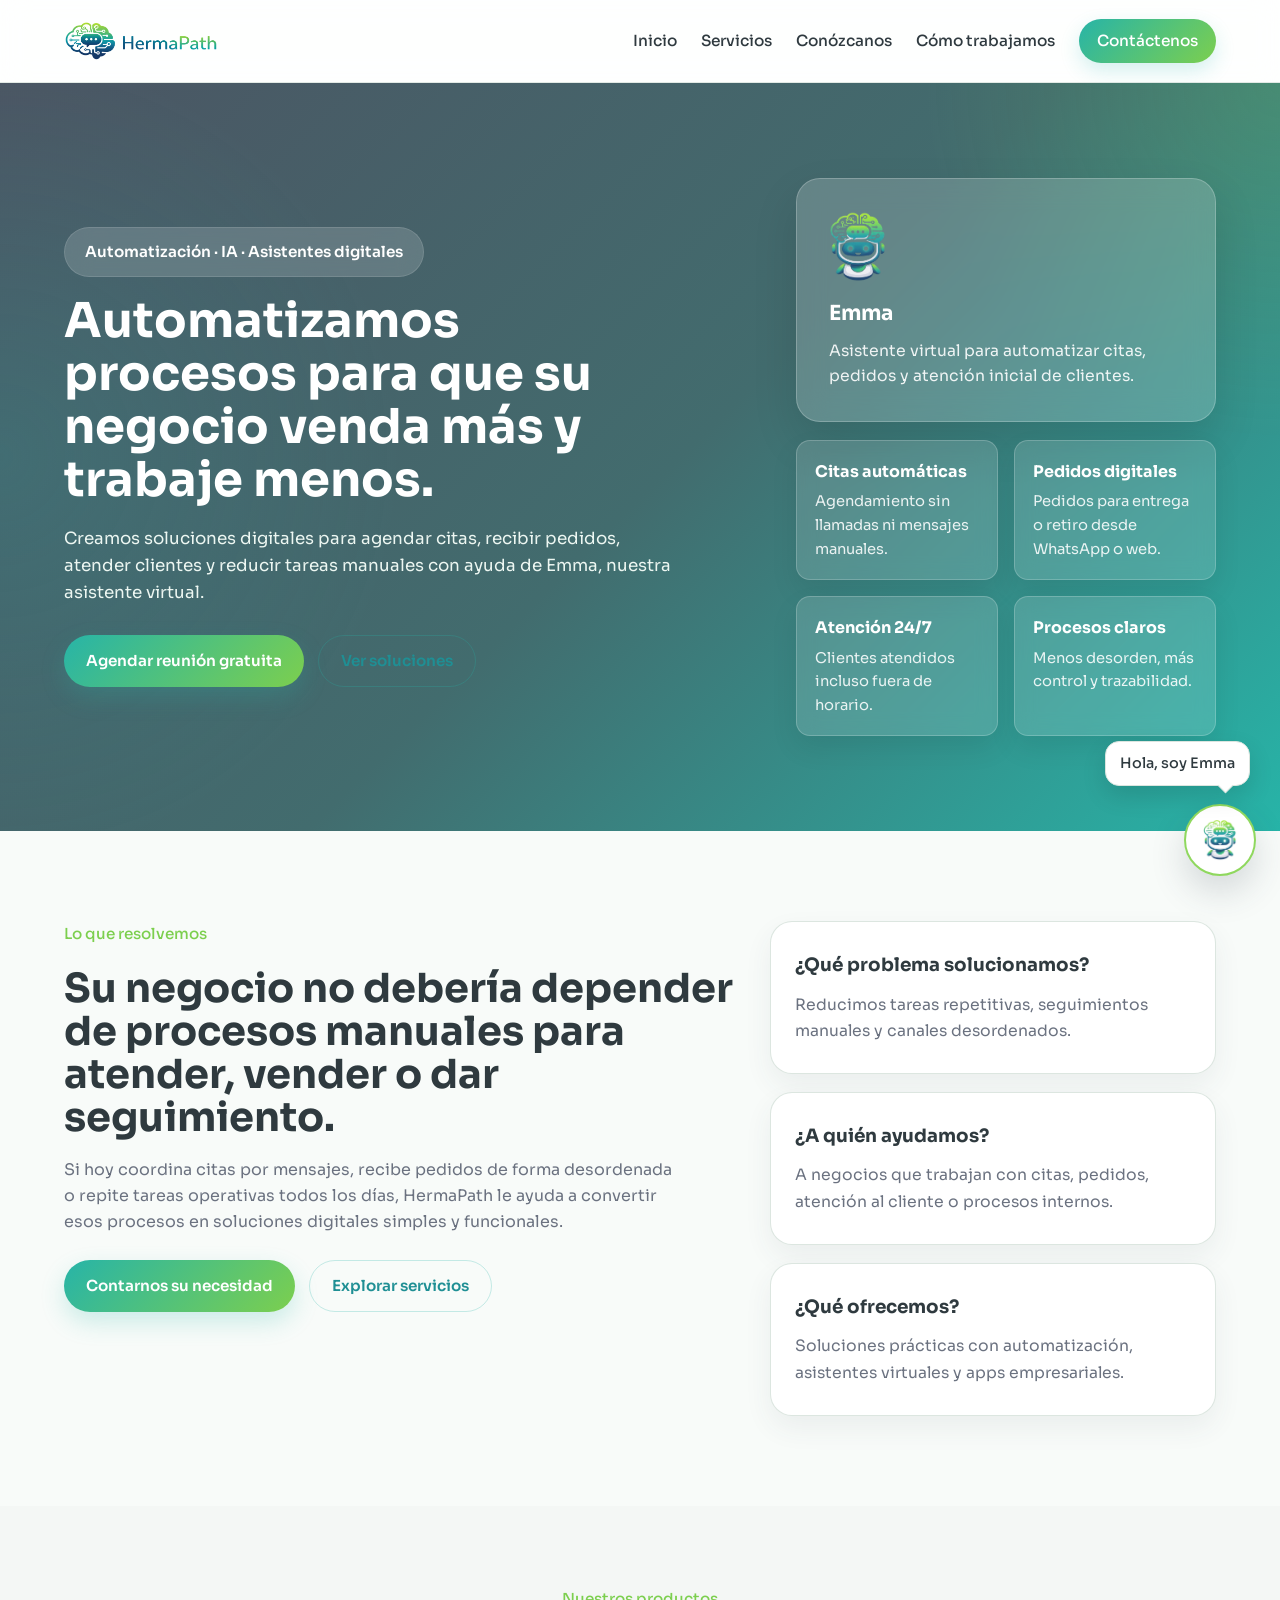
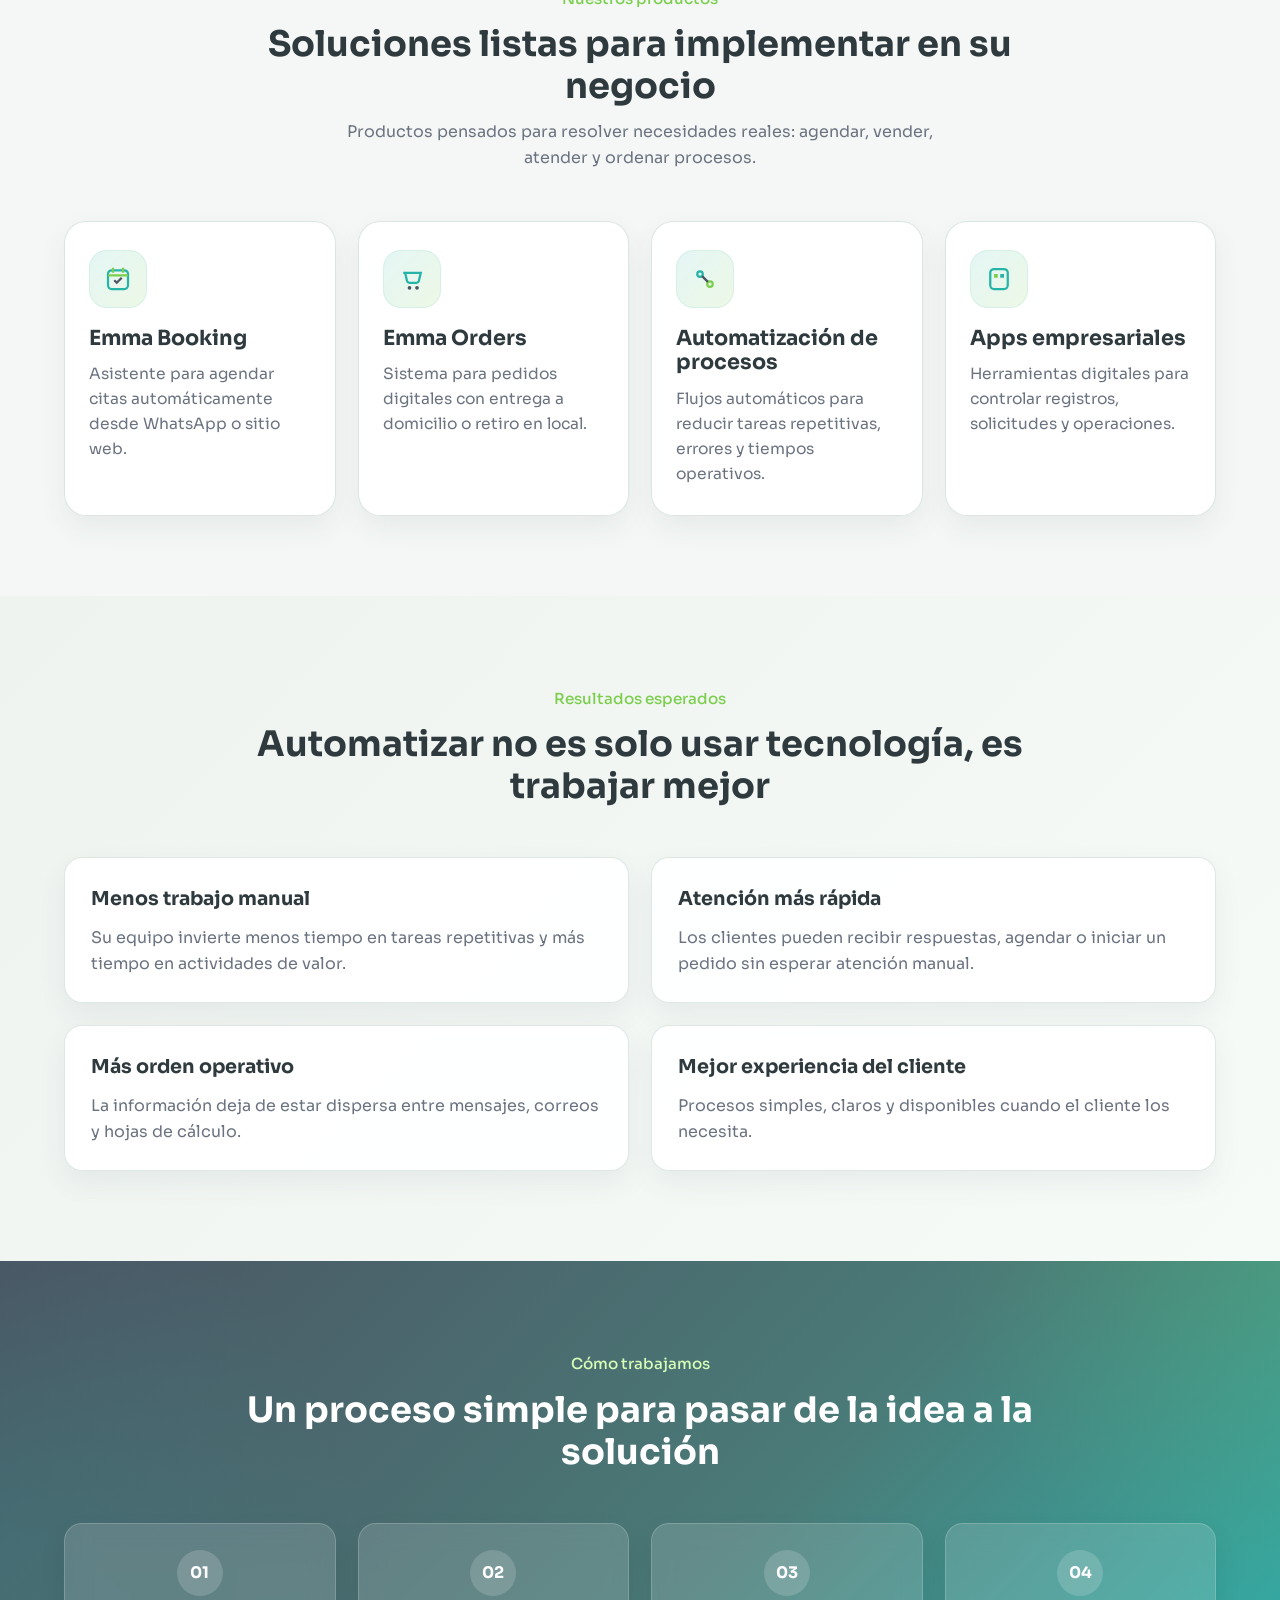
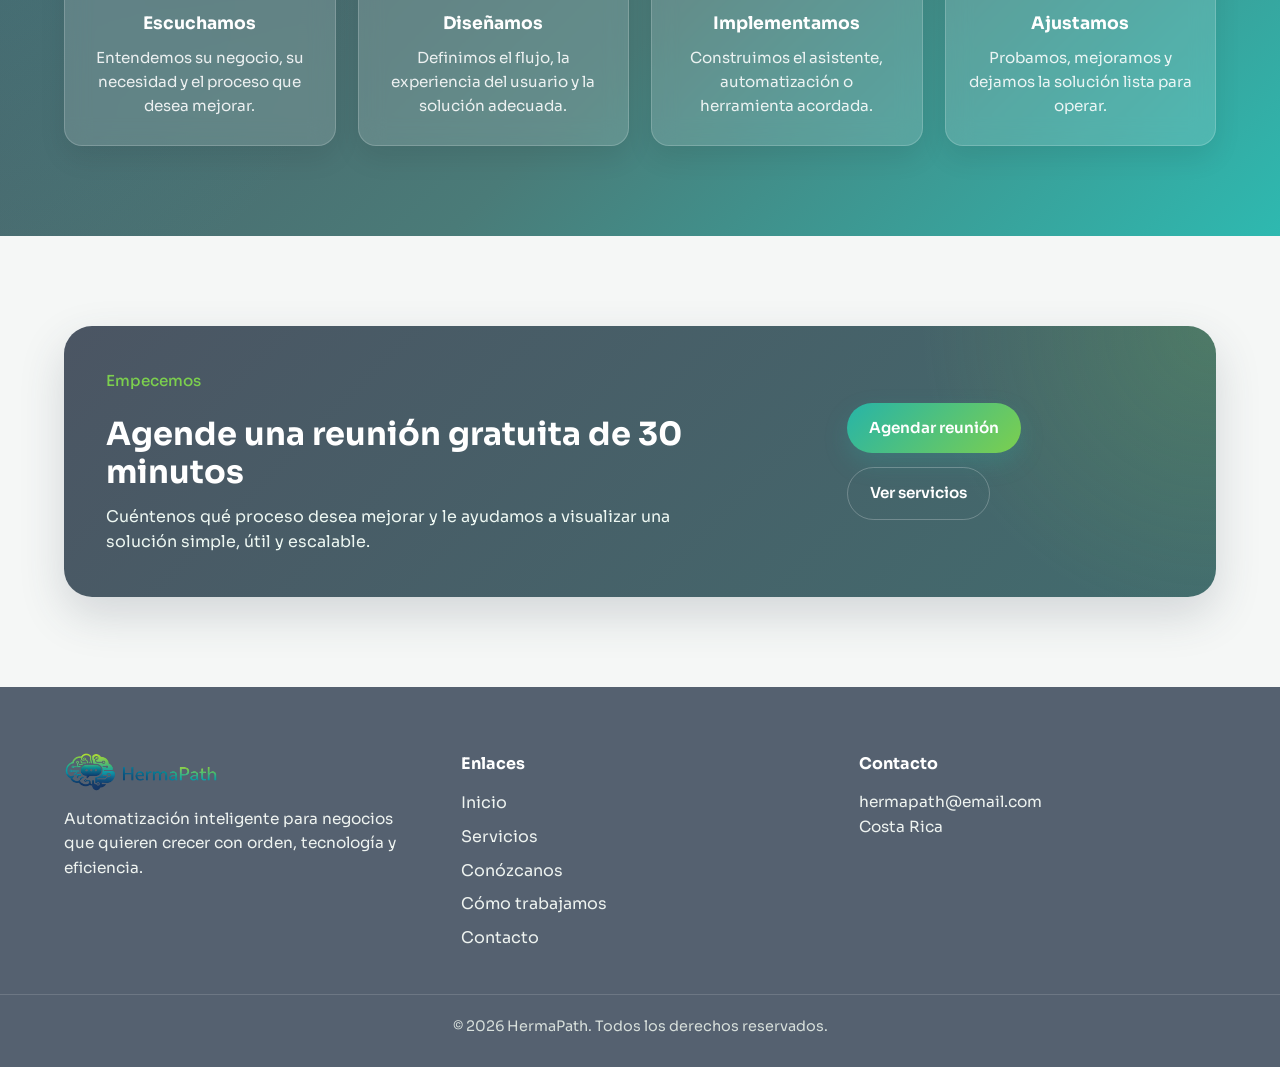
==== commit 57016ce1: "Agrega página proceso y mejoras en diseño web" ====
--- a/index.html
+++ b/index.html
@@ -3,12 +3,15 @@
 <head>
   <meta charset="UTF-8" />
   <meta name="viewport" content="width=device-width, initial-scale=1.0" />
+
   <title>HermaPath | Automatización inteligente</title>
+
   <link rel="icon" href="assets/img/logo/hermapath-icon.png" type="image/png">
   <link rel="shortcut icon" href="assets/img/logo/hermapath-icon.png" type="image/png">
+
   <meta
     name="description"
-    content="HermaPath ayuda a empresas a automatizar procesos, implementar chatbots y desarrollar soluciones digitales modernas."
+    content="HermaPath ayuda a negocios a automatizar procesos, agendar citas, gestionar pedidos y mejorar la atención con soluciones digitales inteligentes."
   />
 
   <link rel="preconnect" href="https://fonts.googleapis.com" />
@@ -22,7 +25,9 @@
   <link rel="stylesheet" href="css/responsive.css" />
   <link rel="stylesheet" href="css/chatbot.css" />
 </head>
+
 <body>
+
   <!-- NAVBAR -->
   <header class="header">
     <div class="container navbar">
@@ -34,219 +39,282 @@
         <a href="index.html">Inicio</a>
         <a href="servicios.html">Servicios</a>
         <a href="nosotros.html">Conózcanos</a>
-        <a href="#proceso">Proceso</a>
+        <a href="proceso.html">Cómo trabajamos</a>
         <a href="contacto.html" class="btn-nav">Contáctenos</a>
       </nav>
     </div>
   </header>
 
   <main>
+
     <!-- HERO -->
     <section class="hero" id="inicio">
       <div class="container hero-content">
+
         <div class="hero-text">
-          <span class="tag">Automatización · Chatbots · Power Apps</span>
-          <h1>Automatizamos procesos para que su negocio crezca sin fricción.</h1>
+          <span class="tag">Automatización · IA · Asistentes digitales</span>
+
+          <h1>Automatizamos procesos para que su negocio venda más y trabaje menos.</h1>
+
           <p>
-            En HermaPath diseñamos soluciones digitales modernas para reducir
-            tareas manuales, agilizar operaciones y mejorar la experiencia de sus clientes.
+            Creamos soluciones digitales para agendar citas, recibir pedidos,
+            atender clientes y reducir tareas manuales con ayuda de Emma,
+            nuestra asistente virtual.
           </p>
 
           <div class="hero-buttons">
-            <a href="contacto.html" class="btn btn-primary">Solicitar una solución</a>
-            <a href="servicios.html" class="btn btn-secondary">Ver servicios</a>
+            <a href="contacto.html" class="btn btn-primary">Agendar reunión gratuita</a>
+            <a href="servicios.html" class="btn btn-secondary">Ver soluciones</a>
           </div>
         </div>
 
         <div class="hero-card">
           <div class="mini-card">
-            <img src="assets/img/logo/hermapath-icon.png" alt="Ícono HermaPath" class="hero-icon" />
-            <h3>HermaPath</h3>
-            <p>Soluciones inteligentes para negocios que quieren avanzar más rápido.</p>
+            <img src="assets/img/icons/chatbot-icon.png" alt="Emma asistente virtual" class="hero-icon" />
+            <h3>Emma</h3>
+            <p>
+              Asistente virtual para automatizar citas, pedidos y atención inicial de clientes.
+            </p>
           </div>
 
           <div class="stats-grid">
             <div class="stat-box">
-              <h4>Automatización</h4>
-              <p>Menos tareas manuales, más eficiencia.</p>
-            </div>
+              <h4>Citas automáticas</h4>
+              <p>Agendamiento sin llamadas ni mensajes manuales.</p>
+            </div>
+
             <div class="stat-box">
-              <h4>Chatbots</h4>
-              <p>Atención rápida y disponible 24/7.</p>
-            </div>
+              <h4>Pedidos digitales</h4>
+              <p>Pedidos para entrega o retiro desde WhatsApp o web.</p>
+            </div>
+
             <div class="stat-box">
-              <h4>Apps</h4>
-              <p>Herramientas internas hechas a la medida.</p>
-            </div>
+              <h4>Atención 24/7</h4>
+              <p>Clientes atendidos incluso fuera de horario.</p>
+            </div>
+
             <div class="stat-box">
-              <h4>Optimización</h4>
-              <p>Procesos más claros, ágiles y escalables.</p>
-            </div>
-          </div>
-        </div>
+              <h4>Procesos claros</h4>
+              <p>Menos desorden, más control y trazabilidad.</p>
+            </div>
+          </div>
+        </div>
+
+      </div>
+    </section>
+
+    <!-- PROBLEMA / VALOR -->
+    <section class="value-proposition section">
+      <div class="container value-proposition-grid">
+
+        <div class="vp-copy">
+          <span class="section-tag">Lo que resolvemos</span>
+          <h2>Su negocio no debería depender de procesos manuales para atender, vender o dar seguimiento.</h2>
+          <p>
+            Si hoy coordina citas por mensajes, recibe pedidos de forma desordenada
+            o repite tareas operativas todos los días, HermaPath le ayuda a convertir
+            esos procesos en soluciones digitales simples y funcionales.
+          </p>
+
+          <div class="hero-buttons">
+            <a href="contacto.html" class="btn btn-primary">Contarnos su necesidad</a>
+            <a href="servicios.html" class="btn btn-secondary">Explorar servicios</a>
+          </div>
+        </div>
+
+        <div class="vp-cards-grid">
+          <article class="vp-card">
+            <h3>¿Qué problema solucionamos?</h3>
+            <p>
+              Reducimos tareas repetitivas, seguimientos manuales y canales desordenados.
+            </p>
+          </article>
+
+          <article class="vp-card">
+            <h3>¿A quién ayudamos?</h3>
+            <p>
+              A negocios que trabajan con citas, pedidos, atención al cliente o procesos internos.
+            </p>
+          </article>
+
+          <article class="vp-card">
+            <h3>¿Qué ofrecemos?</h3>
+            <p>
+              Soluciones prácticas con automatización, asistentes virtuales y apps empresariales.
+            </p>
+          </article>
+        </div>
+
       </div>
     </section>
 
     <!-- SERVICIOS -->
     <section class="services section" id="servicios">
       <div class="container">
+
         <div class="section-heading">
-          <span class="section-tag">Nuestros servicios</span>
-          <h2>Soluciones pensadas para empresas que quieren trabajar mejor</h2>
+          <span class="section-tag">Nuestros productos</span>
+          <h2>Soluciones listas para implementar en su negocio</h2>
           <p>
-            Creamos herramientas digitales que le ayudan a automatizar,
-            atender mejor y tomar control de sus procesos.
+            Productos pensados para resolver necesidades reales: agendar, vender,
+            atender y ordenar procesos.
           </p>
         </div>
 
         <div class="services-grid">
+
           <article class="service-card">
-            <div class="service-icon">⚙️</div>
+            <div class="service-icon">
+              <svg viewBox="0 0 24 24" fill="none">
+                <rect x="4" y="5" width="16" height="15" rx="3" stroke="#27b4a8" stroke-width="1.8"/>
+                <path d="M8 3v4M16 3v4M4 9h16" stroke="#7ccf4e" stroke-width="1.8"/>
+                <path d="M9 13l2 2 4-4" stroke="#4b5563" stroke-width="1.8"/>
+              </svg>
+            </div>
+            <h3>Emma Booking</h3>
+            <p>
+              Asistente para agendar citas automáticamente desde WhatsApp o sitio web.
+            </p>
+          </article>
+
+          <article class="service-card">
+            <div class="service-icon">
+              <svg viewBox="0 0 24 24" fill="none">
+                <path d="M5 7h14l-1.5 6.5a2 2 0 0 1-2 1.5H10a2 2 0 0 1-2-1.5L6.5 7Z" stroke="#27b4a8" stroke-width="1.8"/>
+                <circle cx="10" cy="19" r="1.5" fill="#4b5563"/>
+                <circle cx="16" cy="19" r="1.5" fill="#4b5563"/>
+              </svg>
+            </div>
+            <h3>Emma Orders</h3>
+            <p>
+              Sistema para pedidos digitales con entrega a domicilio o retiro en local.
+            </p>
+          </article>
+
+          <article class="service-card">
+            <div class="service-icon">
+              <svg viewBox="0 0 24 24" fill="none">
+                <circle cx="8" cy="8" r="2.2" stroke="#27b4a8" stroke-width="1.8"/>
+                <circle cx="16" cy="16" r="2.2" stroke="#7ccf4e" stroke-width="1.8"/>
+                <path d="M9.7 9.7l4.6 4.6" stroke="#4b5563" stroke-width="1.8"/>
+              </svg>
+            </div>
             <h3>Automatización de procesos</h3>
             <p>
-              Automatizamos tareas repetitivas, flujos internos y actividades
-              operativas para reducir tiempos y errores.
+              Flujos automáticos para reducir tareas repetitivas, errores y tiempos operativos.
             </p>
           </article>
 
           <article class="service-card">
-            <div class="service-icon">🤖</div>
-            <h3>Chatbots inteligentes</h3>
-            <p>
-              Diseñamos asistentes virtuales para sitios web, WhatsApp u otros
-              canales, con flujos útiles y modernos.
-            </p>
-          </article>
-
-          <article class="service-card">
-            <div class="service-icon">📱</div>
-            <h3>Apps con Power Apps</h3>
-            <p>
-              Creamos aplicaciones empresariales para registro, control,
-              seguimiento y digitalización de procesos.
-            </p>
-          </article>
-
-          <article class="service-card">
-            <div class="service-icon">📊</div>
-            <h3>Optimización y soporte digital</h3>
-            <p>
-              Le ayudamos a ordenar procesos, mejorar flujos de trabajo e
-              implementar soluciones que sí aporten valor.
-            </p>
-          </article>
-        </div>
+            <div class="service-icon">
+              <svg viewBox="0 0 24 24" fill="none">
+                <rect x="5" y="4" width="14" height="16" rx="3" stroke="#27b4a8" stroke-width="1.8"/>
+                <rect x="8" y="8" width="3" height="3" fill="#7ccf4e"/>
+                <rect x="13" y="8" width="3" height="3" fill="#27b4a8"/>
+              </svg>
+            </div>
+            <h3>Apps empresariales</h3>
+            <p>
+              Herramientas digitales para controlar registros, solicitudes y operaciones.
+            </p>
+          </article>
+
+        </div>
+
       </div>
     </section>
 
     <!-- BENEFICIOS -->
     <section class="benefits section" id="beneficios">
       <div class="container">
+
         <div class="section-heading">
-          <span class="section-tag">Beneficios</span>
-          <h2>¿Por qué automatizar con HermaPath?</h2>
+          <span class="section-tag">Resultados esperados</span>
+          <h2>Automatizar no es solo usar tecnología, es trabajar mejor</h2>
         </div>
 
         <div class="benefits-grid">
           <div class="benefit-item">
             <h3>Menos trabajo manual</h3>
-            <p>Reduzca tareas repetitivas y enfoque el tiempo de su equipo en lo que realmente importa.</p>
+            <p>Su equipo invierte menos tiempo en tareas repetitivas y más tiempo en actividades de valor.</p>
           </div>
 
           <div class="benefit-item">
-            <h3>Más velocidad</h3>
-            <p>Procese información y atienda solicitudes de forma más ágil y ordenada.</p>
+            <h3>Atención más rápida</h3>
+            <p>Los clientes pueden recibir respuestas, agendar o iniciar un pedido sin esperar atención manual.</p>
           </div>
 
           <div class="benefit-item">
-            <h3>Menos errores</h3>
-            <p>Automatizar ayuda a disminuir fallos causados por procesos manuales o dispersos.</p>
+            <h3>Más orden operativo</h3>
+            <p>La información deja de estar dispersa entre mensajes, correos y hojas de cálculo.</p>
           </div>
 
           <div class="benefit-item">
-            <h3>Mayor control</h3>
-            <p>Tenga más visibilidad sobre lo que ocurre en su operación y en sus flujos internos.</p>
-          </div>
-        </div>
+            <h3>Mejor experiencia del cliente</h3>
+            <p>Procesos simples, claros y disponibles cuando el cliente los necesita.</p>
+          </div>
+        </div>
+
       </div>
     </section>
 
     <!-- PROCESO -->
     <section class="process section" id="proceso">
       <div class="container">
+
         <div class="section-heading">
           <span class="section-tag">Cómo trabajamos</span>
-          <h2>Un proceso simple, claro y enfocado en resultados</h2>
+          <h2>Un proceso simple para pasar de la idea a la solución</h2>
         </div>
 
         <div class="process-grid">
           <div class="process-step">
             <span>01</span>
-            <h3>Analizamos</h3>
-            <p>Entendemos su necesidad, su proceso actual y los puntos de mejora.</p>
+            <h3>Escuchamos</h3>
+            <p>Entendemos su negocio, su necesidad y el proceso que desea mejorar.</p>
           </div>
 
           <div class="process-step">
             <span>02</span>
             <h3>Diseñamos</h3>
-            <p>Proponemos una solución digital alineada con su negocio y sus objetivos.</p>
+            <p>Definimos el flujo, la experiencia del usuario y la solución adecuada.</p>
           </div>
 
           <div class="process-step">
             <span>03</span>
             <h3>Implementamos</h3>
-            <p>Construimos la automatización, el chatbot o la herramienta definida.</p>
+            <p>Construimos el asistente, automatización o herramienta acordada.</p>
           </div>
 
           <div class="process-step">
             <span>04</span>
-            <h3>Optimizamos</h3>
-            <p>Damos seguimiento y ajustamos la solución para que genere valor real.</p>
-          </div>
-        </div>
-      </div>
-    </section>
-
-    <!-- CTA -->
+            <h3>Ajustamos</h3>
+            <p>Probamos, mejoramos y dejamos la solución lista para operar.</p>
+          </div>
+        </div>
+
+      </div>
+    </section>
+
+    <!-- CTA FINAL -->
     <section class="cta section">
       <div class="container cta-box">
         <div>
           <span class="section-tag">Empecemos</span>
-          <h2>Convirtamos sus procesos manuales en soluciones inteligentes</h2>
+          <h2>Agende una reunión gratuita de 30 minutos</h2>
           <p>
-            Si su empresa necesita automatizar tareas, implementar un chatbot o
-            construir una herramienta interna, hablemos.
+            Cuéntenos qué proceso desea mejorar y le ayudamos a visualizar
+            una solución simple, útil y escalable.
           </p>
         </div>
 
         <div class="cta-buttons">
-          <a href="contacto.html" class="btn btn-primary">Solicitar propuesta</a>
-          <a href="#chatbot-demo" class="btn btn-secondary">Ver chatbot demo</a>
-        </div>
-      </div>
-    </section>
-
-    <!-- CHATBOT DEMO -->
-    <section class="chatbot-preview section" id="chatbot-demo">
-      <div class="container">
-        <div class="section-heading">
-          <span class="section-tag">Demo interactiva</span>
-          <h2>Así podría verse un chatbot para su negocio</h2>
-          <p>
-            Este espacio lo vamos a usar para integrar el chatbot demo que ya
-            veníamos construyendo.
-          </p>
-        </div>
-
-        <div class="chatbot-placeholder">
-          <img src="assets/img/logo/hermapath-icon.png" alt="HermaPath Icon" />
-          <h3>Aquí irá su chatbot</h3>
-          <p>
-            En el siguiente paso lo conectamos para que aparezca embebido en esta página.
-          </p>
-        </div>
-      </div>
-    </section>
+          <a href="contacto.html" class="btn btn-primary">Agendar reunión</a>
+          <a href="servicios.html" class="btn btn-secondary">Ver servicios</a>
+        </div>
+      </div>
+    </section>
+
   </main>
 
   <!-- FOOTER -->
@@ -254,7 +322,10 @@
     <div class="container footer-content">
       <div class="footer-brand">
         <img src="assets/img/logo/hermapath-logo.png" alt="Logo HermaPath" />
-        <p>Automatización inteligente para negocios que quieren crecer con orden, tecnología y eficiencia.</p>
+        <p>
+          Automatización inteligente para negocios que quieren crecer con orden,
+          tecnología y eficiencia.
+        </p>
       </div>
 
       <div class="footer-links">
@@ -262,6 +333,7 @@
         <a href="index.html">Inicio</a>
         <a href="servicios.html">Servicios</a>
         <a href="nosotros.html">Conózcanos</a>
+        <a href="index.html#proceso">Cómo trabajamos</a>
         <a href="contacto.html">Contacto</a>
       </div>
 
@@ -277,57 +349,57 @@
     </div>
   </footer>
 
-<!-- CHATBOT FLOATING BUTTON -->
-<div class="chatbot-floating">
-  <button class="chatbot-toggle" id="chatbot-toggle">
-    <img src="assets/img/icons/chatbot-icon.png" alt="Chatbot HermaPath" />
-  </button>
-
-  <div class="emma-tooltip" id="emma-tooltip">
-    Hola, soy Emma 
-  </div>
-
-  <div class="chatbot-window" id="chatbot-window">
-    <div class="chatbot-header">
-      <div class="chatbot-header-info">
-        <img src="assets/img/icons/chatbot-icon.png" alt="Chatbot HermaPath" />
-        <div>
-          <h3>Emma</h3>
-          <p>Asistente virtual</p>
-        </div>
-      </div>
-      <button class="chatbot-close" id="chatbot-close">×</button>
+  <!-- CHATBOT FLOATING BUTTON -->
+  <div class="chatbot-floating">
+    <button class="chatbot-toggle" id="chatbot-toggle">
+      <img src="assets/img/icons/chatbot-icon.png" alt="Chatbot HermaPath" />
+    </button>
+
+    <div class="emma-tooltip" id="emma-tooltip">
+      Hola, soy Emma
     </div>
 
-    <div class="chatbot-body">
-      <div class="chat-box" id="chat-box">
-        <div class="message bot">
-          Hola, bienvenida/o. Soy Emma, la asistente virtual de HermaPath. ¿En qué le puedo ayudar hoy?
-        </div>
-
-        <div class="options" id="main-options">
-          <button onclick="handleOption('automatizar')">Quiero automatizar un proceso</button>
-          <button onclick="handleOption('chatbot')">Quiero un chatbot</button>
-          <button onclick="handleOption('powerapps')">Quiero una app en Power Apps</button>
-          <button onclick="handleOption('cotizar')">Quiero cotizar</button>
-        </div>
-      </div>
-
-      <div class="chat-input-area">
-        <input
-          type="text"
-          id="user-input"
-          placeholder="Escriba su respuesta aquí"
-          disabled
-        />
-        <button onclick="sendMessage()">Enviar</button>
+    <div class="chatbot-window" id="chatbot-window">
+      <div class="chatbot-header">
+        <div class="chatbot-header-info">
+          <img src="assets/img/icons/chatbot-icon.png" alt="Chatbot HermaPath" />
+          <div>
+            <h3>Emma</h3>
+            <p>Asistente virtual</p>
+          </div>
+        </div>
+        <button class="chatbot-close" id="chatbot-close">×</button>
+      </div>
+
+      <div class="chatbot-body">
+        <div class="chat-box" id="chat-box">
+          <div class="message bot">
+            Hola, bienvenida/o. Soy Emma, la asistente virtual de HermaPath. ¿En qué le puedo ayudar hoy?
+          </div>
+
+          <div class="options" id="main-options">
+            <button onclick="handleOption('automatizar')">Quiero automatizar un proceso</button>
+            <button onclick="handleOption('chatbot')">Quiero un chatbot</button>
+            <button onclick="handleOption('powerapps')">Quiero una app en Power Apps</button>
+            <button onclick="handleOption('cotizar')">Quiero cotizar</button>
+          </div>
+        </div>
+
+        <div class="chat-input-area">
+          <input
+            type="text"
+            id="user-input"
+            placeholder="Escriba su respuesta aquí"
+            disabled
+          />
+          <button onclick="sendMessage()">Enviar</button>
+        </div>
       </div>
     </div>
   </div>
-</div>
-
-<script src="js/chatbot.js"></script>
-<script src="js/main.js"></script>
+
+  <script src="js/chatbot.js"></script>
+  <script src="js/main.js"></script>
 
 </body>
 </html>
--- a/css/style.css
+++ b/css/style.css
@@ -229,6 +229,11 @@
   flex: 1;
 }
 
+.hero-card {
+  max-width: 420px;
+  align-self: flex-start;
+}
+
 .hero-text h1 {
   font-size: 3rem;
   line-height: 1.1;
@@ -248,6 +253,69 @@
   display: flex;
   flex-wrap: wrap;
   gap: 14px;
+}
+
+.value-proposition {
+  background: #f8fbf9;
+}
+
+.value-proposition-grid {
+  display: grid;
+  grid-template-columns: 1.2fr 0.8fr;
+  gap: 36px;
+  align-items: flex-start;
+}
+
+.vp-copy h2 {
+  margin-top: 8px;
+  margin-bottom: 18px;
+  font-size: 2.5rem;
+  line-height: 1.08;
+  color: var(--text-main);
+  max-width: 680px;
+}
+
+.vp-copy p {
+  color: var(--text-secondary);
+  max-width: 620px;
+  margin-bottom: 26px;
+  font-size: 1rem;
+}
+
+.vp-cards-grid {
+  display: grid;
+  grid-template-columns: 1fr;
+  gap: 18px;
+}
+
+.vp-card {
+  background: var(--white);
+  border: 1px solid rgba(219, 229, 223, 0.95);
+  box-shadow: 0 12px 28px rgba(55, 65, 81, 0.07);
+  border-radius: 22px;
+  padding: 28px 24px;
+}
+
+.vp-card h3 {
+  font-size: 1.15rem;
+  margin-bottom: 12px;
+  color: var(--text-main);
+}
+
+.vp-card p,
+.vp-card ul {
+  color: var(--text-secondary);
+  font-size: 0.98rem;
+  line-height: 1.7;
+}
+
+.vp-card ul {
+  padding-left: 18px;
+  margin: 0;
+}
+
+.vp-card li {
+  margin-bottom: 10px;
 }
 
 .mini-card {
@@ -954,4 +1022,5 @@
 .footer-bottom p {
   color: #d7dfdb;
   font-size: 0.9rem;
-}+}
+
--- a/css/responsive.css
+++ b/css/responsive.css
@@ -13,8 +13,17 @@
     justify-content: center;
   }
 
+  .value-proposition-grid {
+    grid-template-columns: 1fr !important;
+  }
+
   .services-grid {
     grid-template-columns: repeat(2, 1fr);
+  }
+
+  .impact-grid,
+  .team-grid {
+    grid-template-columns: 1fr;
   }
 
   .process-grid {
@@ -67,6 +76,14 @@
   .section-heading h2,
   .cta-box h2 {
     font-size: 1.8rem;
+  }
+
+  .value-proposition-grid {
+    grid-template-columns: 1fr;
+  }
+
+  .vp-copy {
+    text-align: center;
   }
 
   .stats-grid,
